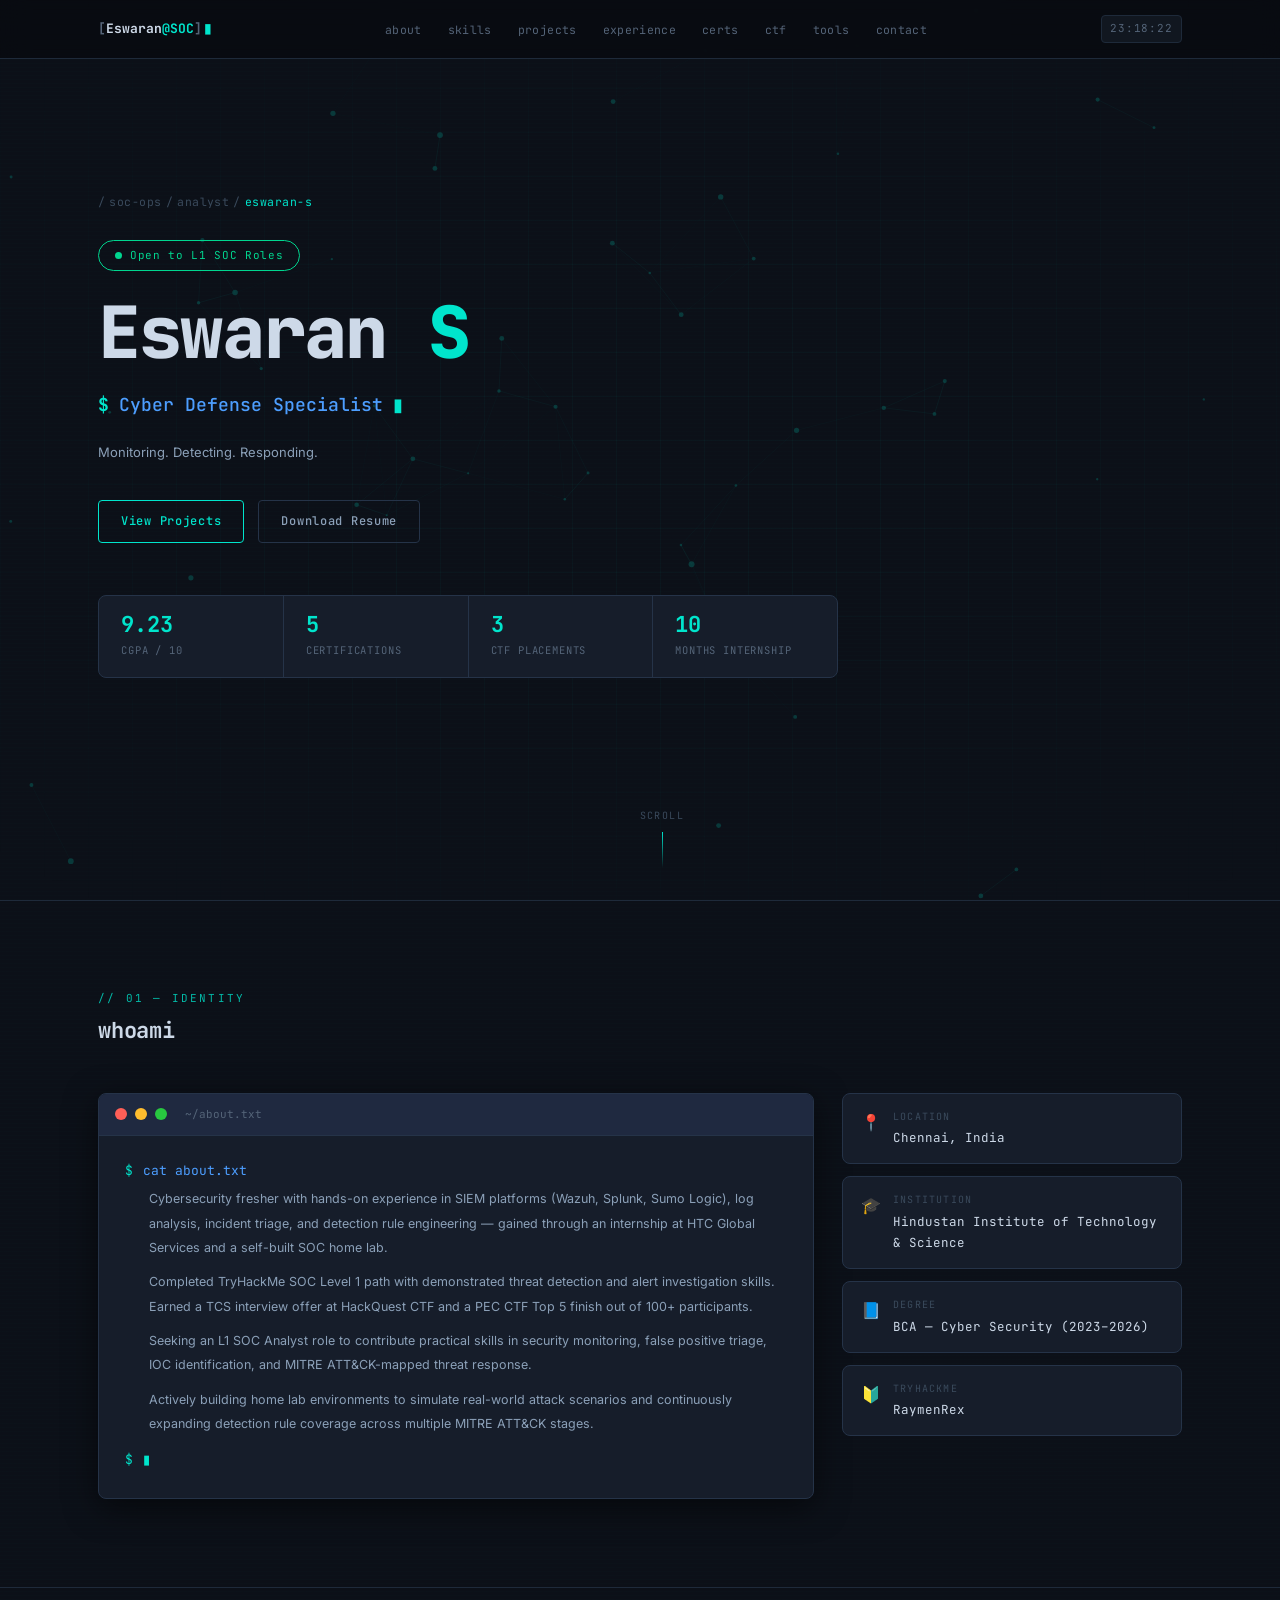
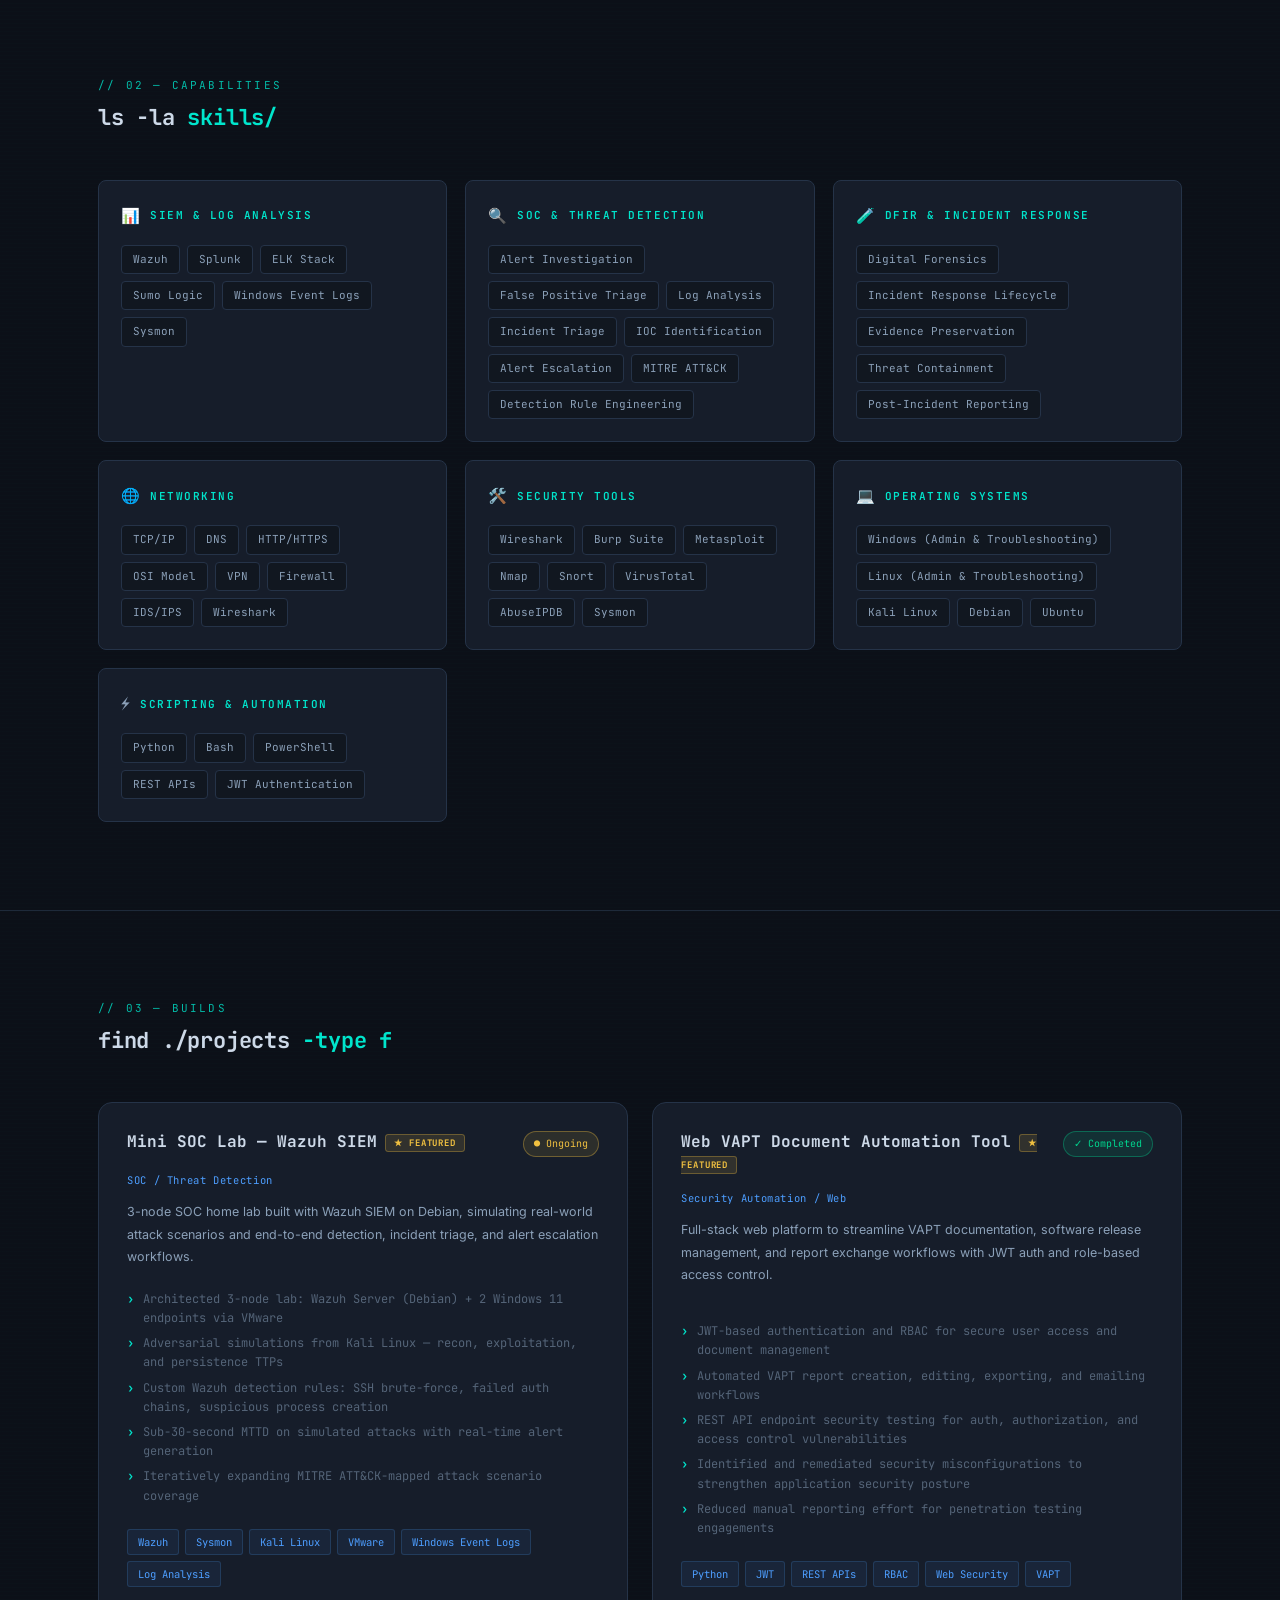
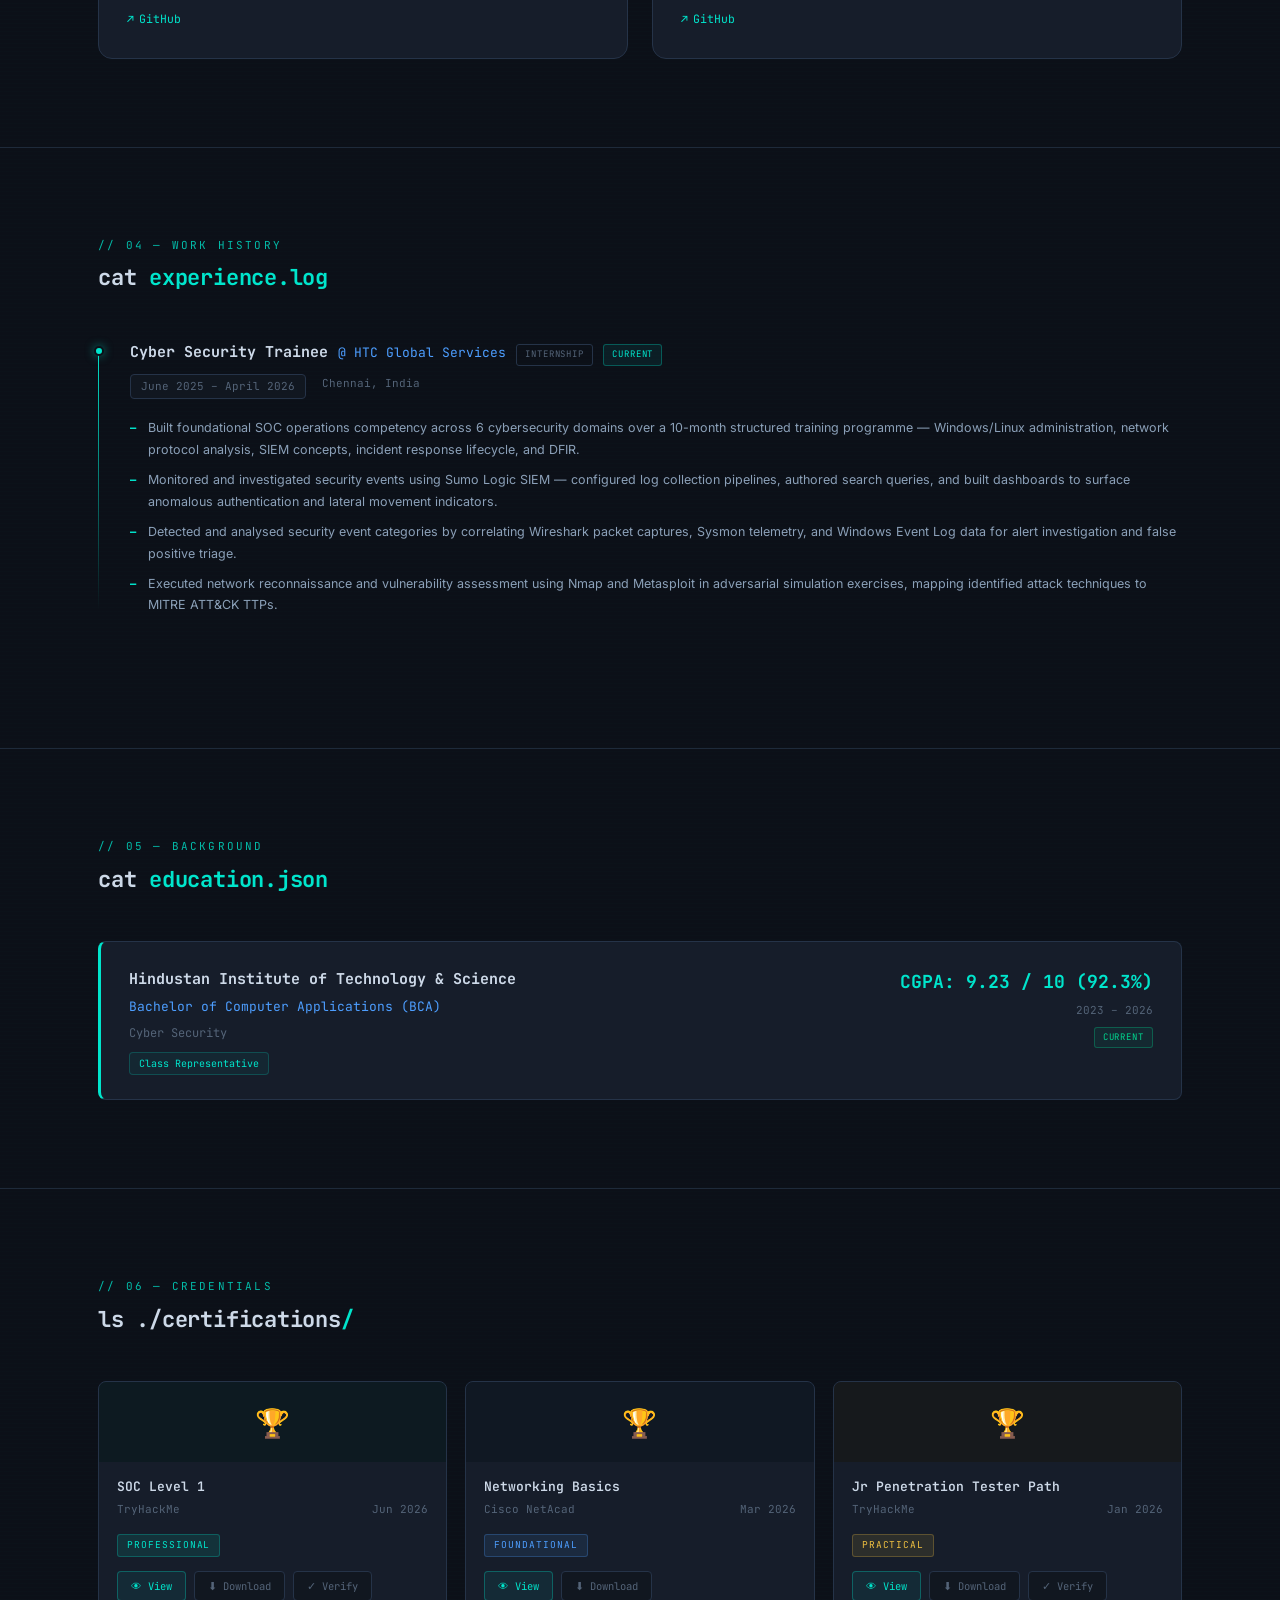
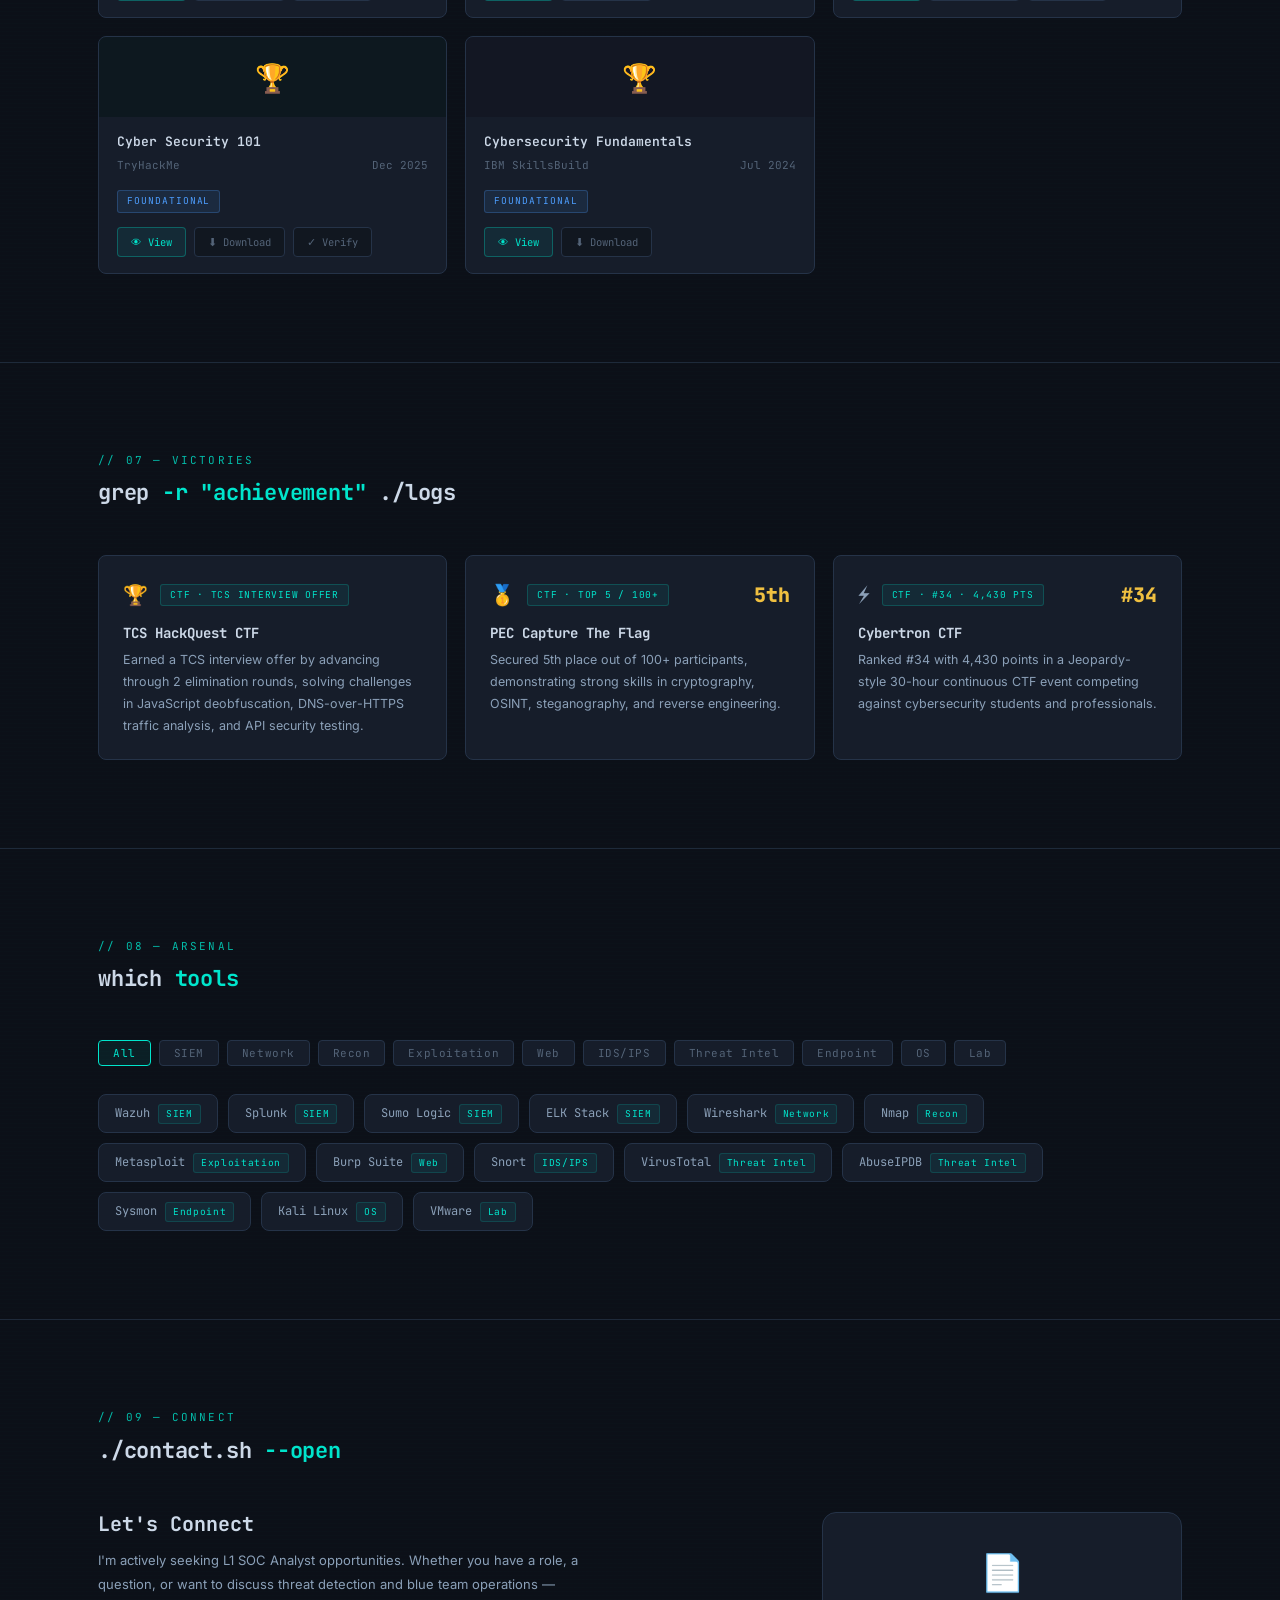
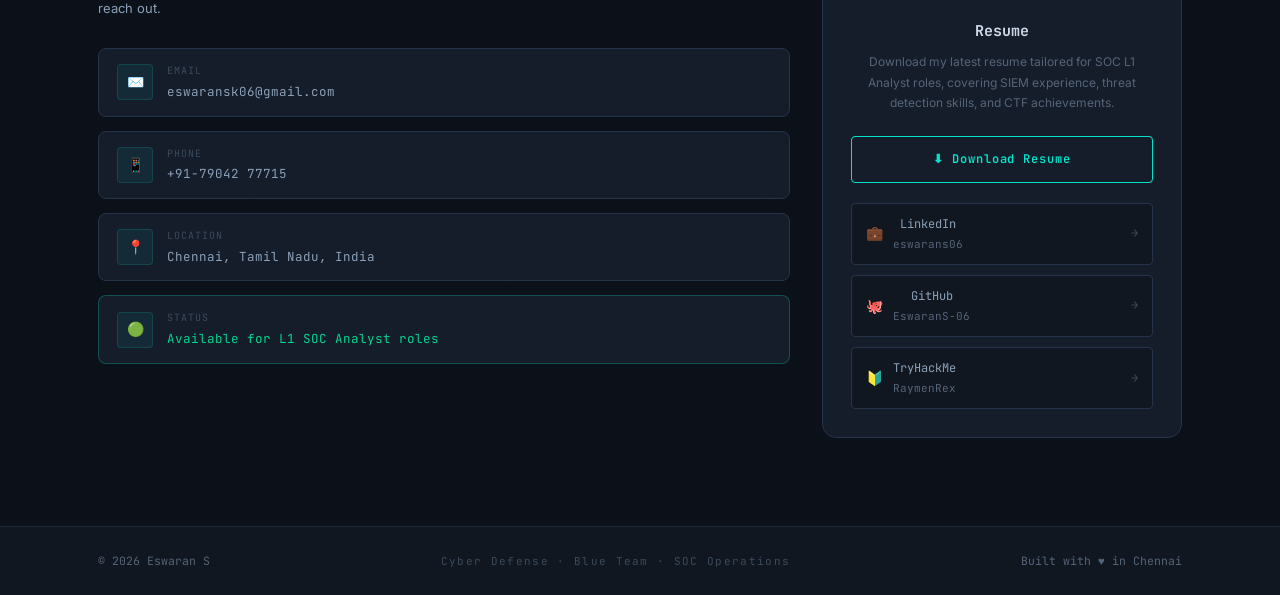
==== index.html @ 05005d31 "initial setup" ====
<!DOCTYPE html>
<html lang="en">
<head>
  <meta charset="UTF-8" />
  <meta name="viewport" content="width=device-width, initial-scale=1.0" />
  <title>Eswaran S — SOC Analyst Portfolio</title>
  <meta name="description" content="Eswaran S — Cyber Defense specialist, SOC Analyst L1, Blue Team operations, SIEM & Threat Detection professional based in Chennai, India." />
  <meta name="author" content="Eswaran S" />
  <meta property="og:title" content="Eswaran S — SOC Analyst" />
  <meta property="og:description" content="Cyber Defense · Blue Team · SIEM · Threat Detection" />
  <meta property="og:type" content="website" />

  <!-- Favicon (emoji inline SVG) -->
  <link rel="icon" href="data:image/svg+xml,<svg xmlns=%22http://www.w3.org/2000/svg%22 viewBox=%220 0 100 100%22><text y=%22.9em%22 font-size=%2290%22>🛡️</text></svg>" />

  <!-- Google Fonts -->
  <link rel="preconnect" href="https://fonts.googleapis.com" />
  <link rel="preconnect" href="https://fonts.gstatic.com" crossorigin />
  <link href="https://fonts.googleapis.com/css2?family=JetBrains+Mono:wght@300;400;500;600;700;800&family=Inter:wght@300;400;500;600;700&display=swap" rel="stylesheet" />

  <link rel="stylesheet" href="style.css" />
</head>
<body>

  <!-- ============================================================
       NAVBAR
  ============================================================ -->
  <nav id="navbar" role="navigation" aria-label="Main navigation">
    <div class="container nav-inner">
      <a href="#hero" class="nav-logo" aria-label="Eswaran S — Home">
        <span class="logo-bracket">[</span>Eswaran<span class="logo-accent">@SOC</span><span class="logo-bracket">]</span>
        <span class="nav-cursor">▮</span>
      </a>

      <ul class="nav-links" role="list">
        <li><a href="#about">about</a></li>
        <li><a href="#skills">skills</a></li>
        <li><a href="#projects">projects</a></li>
        <li><a href="#experience">experience</a></li>
        <li><a href="#certifications">certs</a></li>
        <li><a href="#achievements">ctf</a></li>
        <li><a href="#tools">tools</a></li>
        <li><a href="#contact">contact</a></li>
      </ul>

      <div class="nav-right">
        <div id="nav-clock" class="nav-clock" aria-label="Current time">00:00:00</div>
        <button class="nav-toggle" aria-label="Toggle mobile menu" aria-expanded="false">
          <span></span><span></span><span></span>
        </button>
      </div>
    </div>

    <!-- Mobile drawer -->
    <div class="mobile-menu" id="mobile-menu" aria-hidden="true">
      <ul role="list">
        <li><a href="#about">about</a></li>
        <li><a href="#skills">skills</a></li>
        <li><a href="#projects">projects</a></li>
        <li><a href="#experience">experience</a></li>
        <li><a href="#certifications">certs</a></li>
        <li><a href="#achievements">ctf</a></li>
        <li><a href="#tools">tools</a></li>
        <li><a href="#contact">contact</a></li>
      </ul>
    </div>
  </nav>

  <!-- ============================================================
       HERO
  ============================================================ -->
  <section id="hero" aria-label="Hero section">
    <!-- Animated canvas background -->
    <canvas id="hero-canvas" aria-hidden="true"></canvas>

    <!-- Grid overlay -->
    <div class="hero-grid" aria-hidden="true"></div>

    <div class="container hero-inner">
      <!-- SOC breadcrumb path -->
      <div class="hero-breadcrumb" aria-hidden="true">
        <span>/</span><span>soc-ops</span><span>/</span><span>analyst</span><span>/</span><span class="accent-text">eswaran-s</span>
      </div>

      <div class="hero-content">
        <!-- Status badge -->
        <div id="hero-status-badge" class="hero-status" role="status"></div>

        <!-- Name -->
        <h1 id="hero-name" class="hero-name"></h1>

        <!-- Typing role -->
        <div class="hero-role-wrap" aria-label="Role">
          <span class="role-prefix">$</span>
          <span id="hero-typing" class="hero-typing" aria-live="polite"></span>
          <span class="cursor-blink" aria-hidden="true">▮</span>
        </div>

        <!-- Tagline -->
        <p id="hero-tagline" class="hero-tagline"></p>

        <!-- CTA buttons -->
        <div id="hero-cta" class="hero-cta"></div>

        <!-- Metrics row (SOC dashboard style) -->
        <div id="hero-metrics" class="hero-metrics" aria-label="Key metrics"></div>
      </div>
    </div>

    <!-- Scroll indicator -->
    <div class="scroll-indicator" aria-hidden="true">
      <span>scroll</span>
      <div class="scroll-line"></div>
    </div>
  </section>

  <!-- ============================================================
       ABOUT
  ============================================================ -->
  <section id="about" aria-label="About section">
    <div class="container">
      <div class="section-header reveal">
        <span class="section-label">// 01 — identity</span>
        <h2 class="section-title">whoami</h2>
      </div>

      <div class="about-grid">
        <!-- Terminal window -->
        <div class="terminal-block reveal" role="complementary" aria-label="About terminal">
          <div class="terminal-bar" aria-hidden="true">
            <span class="dot dot-r"></span>
            <span class="dot dot-y"></span>
            <span class="dot dot-g"></span>
            <span class="terminal-filename">~/about.txt</span>
          </div>
          <div class="terminal-body" id="about-terminal"></div>
        </div>

        <!-- Quick stats panel -->
        <div class="about-stats reveal" id="about-stats" aria-label="Quick information"></div>
      </div>
    </div>
  </section>

  <!-- ============================================================
       SKILLS
  ============================================================ -->
  <section id="skills" aria-label="Skills section">
    <div class="container">
      <div class="section-header reveal">
        <span class="section-label">// 02 — capabilities</span>
        <h2 class="section-title">ls -la <span class="accent-text">skills/</span></h2>
      </div>
      <div id="skills-grid" class="skills-grid"></div>
    </div>
  </section>

  <!-- ============================================================
       PROJECTS
  ============================================================ -->
  <section id="projects" aria-label="Projects section">
    <div class="container">
      <div class="section-header reveal">
        <span class="section-label">// 03 — builds</span>
        <h2 class="section-title">find ./projects <span class="accent-text">-type f</span></h2>
      </div>
      <div id="projects-grid" class="projects-grid"></div>
    </div>
  </section>

  <!-- ============================================================
       EXPERIENCE
  ============================================================ -->
  <section id="experience" aria-label="Experience section">
    <div class="container">
      <div class="section-header reveal">
        <span class="section-label">// 04 — work history</span>
        <h2 class="section-title">cat <span class="accent-text">experience.log</span></h2>
      </div>
      <div id="experience-list" class="experience-list"></div>
    </div>
  </section>

  <!-- ============================================================
       EDUCATION
  ============================================================ -->
  <section id="education" aria-label="Education section">
    <div class="container">
      <div class="section-header reveal">
        <span class="section-label">// 05 — background</span>
        <h2 class="section-title">cat <span class="accent-text">education.json</span></h2>
      </div>
      <div id="education-list" class="education-list"></div>
    </div>
  </section>

  <!-- ============================================================
       CERTIFICATIONS
  ============================================================ -->
  <section id="certifications" aria-label="Certifications section">
    <div class="container">
      <div class="section-header reveal">
        <span class="section-label">// 06 — credentials</span>
        <h2 class="section-title">ls ./certifications<span class="accent-text">/</span></h2>
      </div>
      <div id="certs-grid" class="certs-grid"></div>
    </div>
  </section>

  <!-- ============================================================
       ACHIEVEMENTS / CTF
  ============================================================ -->
  <section id="achievements" aria-label="Achievements section">
    <div class="container">
      <div class="section-header reveal">
        <span class="section-label">// 07 — victories</span>
        <h2 class="section-title">grep <span class="accent-text">-r "achievement"</span> ./logs</h2>
      </div>
      <div id="achievements-grid" class="achievements-grid"></div>
    </div>
  </section>

  <!-- ============================================================
       TOOLS & TECHNOLOGIES
  ============================================================ -->
  <section id="tools" aria-label="Tools and technologies section">
    <div class="container">
      <div class="section-header reveal">
        <span class="section-label">// 08 — arsenal</span>
        <h2 class="section-title">which <span class="accent-text">tools</span></h2>
      </div>
      <div id="tools-container" class="tools-container"></div>
    </div>
  </section>

  <!-- ============================================================
       CONTACT
  ============================================================ -->
  <section id="contact" aria-label="Contact section">
    <div class="container">
      <div class="section-header reveal">
        <span class="section-label">// 09 — connect</span>
        <h2 class="section-title">./contact.sh <span class="accent-text">--open</span></h2>
      </div>
      <div id="contact-layout" class="contact-layout"></div>
    </div>
  </section>

  <!-- ============================================================
       FOOTER
  ============================================================ -->
  <footer id="footer" role="contentinfo">
    <div class="container footer-inner">
      <div class="footer-left">
        <span id="footer-credit"></span>
      </div>
      <div class="footer-center">
        <span id="footer-tagline"></span>
      </div>
      <div class="footer-right">
        <span id="footer-year"></span>
      </div>
    </div>
  </footer>

  <!-- ============================================================
       CERT MODAL
  ============================================================ -->
  <div id="cert-modal" class="modal" role="dialog" aria-modal="true" aria-label="Certificate viewer" hidden>
    <div class="modal-backdrop" id="modal-backdrop"></div>
    <div class="modal-box">
      <div class="modal-header">
        <h3 id="modal-cert-title">Certificate</h3>
        <button class="modal-close" id="modal-close" aria-label="Close modal">✕</button>
      </div>
      <div class="modal-body">
        <div class="modal-cert-preview" id="modal-cert-preview">
          <div class="cert-placeholder" id="cert-placeholder">
            <span class="cert-placeholder-icon">🏆</span>
            <p id="cert-placeholder-name"></p>
            <p id="cert-placeholder-issuer" class="cert-placeholder-issuer"></p>
            <p id="cert-placeholder-date" class="cert-placeholder-date"></p>
            <p class="cert-placeholder-note">Add certificate image to assets/certificates/</p>
          </div>
          <img id="modal-cert-img" src="" alt="Certificate" style="display:none;" />
        </div>
      </div>
      <div class="modal-footer" id="modal-footer"></div>
    </div>
  </div>

  <!-- Back to top -->
  <button id="back-to-top" aria-label="Back to top" title="Back to top">↑</button>

  <script src="script.js"></script>
</body>
</html>
---- style.css ----
/* ================================================================
   ESWARAN S — SOC ANALYST PORTFOLIO
   Design System: Midnight SOC Terminal
   Palette: Deep navy blacks, electric cyan-green, steel blue
   Font: JetBrains Mono (mono) + Inter (body)
================================================================ */

/* ================================================================
   1. CSS CUSTOM PROPERTIES (Design Tokens)
================================================================ */
:root {
  /* Background layers */
  --bg-void:       #080B10;  /* deepest background */
  --bg-primary:    #0C1018;  /* main page bg */
  --bg-secondary:  #111720;  /* section alt bg */
  --bg-card:       #161D2A;  /* cards, panels */
  --bg-card-hover: #1C2535;  /* card hover state */
  --bg-elevated:   #1F2940;  /* modals, dropdowns */

  /* Border system */
  --border-dim:    #1E2A3A;
  --border:        #253348;
  --border-bright: #2E4060;

  /* Accent palette */
  --accent-cyan:   #00E5CC;  /* primary — SOC screen green-cyan */
  --accent-blue:   #4D9EFF;  /* secondary — link blue */
  --accent-yellow: #F0C040;  /* warning / highlight */
  --accent-red:    #FF4D6A;  /* error / alert */
  --accent-purple: #A78BFA;  /* purple accent */

  /* Semantic status */
  --status-active:  #00D68F;
  --status-warn:    #F0C040;
  --status-alert:   #FF4D6A;

  /* Text hierarchy */
  --text-primary:   #CDD9E8;  /* headings, important */
  --text-secondary: #8BA0B8;  /* body copy */
  --text-muted:     #546478;  /* placeholders, captions */
  --text-dim:       #3A4A5C;  /* very muted */

  /* Typography */
  --font-mono: 'JetBrains Mono', 'Fira Code', monospace;
  --font-body: 'Inter', system-ui, sans-serif;

  /* Layout */
  --max-width: 1140px;
  --radius-sm: 4px;
  --radius:    8px;
  --radius-lg: 14px;

  /* Motion */
  --transition-fast: 0.15s ease;
  --transition:      0.25s ease;
  --transition-slow: 0.4s ease;

  /* Glow effects */
  --glow-cyan:   0 0 18px rgba(0, 229, 204, 0.28);
  --glow-blue:   0 0 18px rgba(77, 158, 255, 0.28);
  --glow-card:   0 8px 32px rgba(0, 0, 0, 0.55);
}

/* ================================================================
   2. RESET & BASE
================================================================ */
*, *::before, *::after {
  box-sizing: border-box;
  margin: 0;
  padding: 0;
}

html {
  scroll-behavior: smooth;
  font-size: 14px;
}

body {
  background-color: var(--bg-primary);
  color: var(--text-secondary);
  font-family: var(--font-mono);
  line-height: 1.75;
  min-height: 100vh;
  overflow-x: hidden;
  /* subtle noise texture via repeating gradient */
  background-image:
    repeating-linear-gradient(
      0deg,
      transparent,
      transparent 3px,
      rgba(0, 229, 204, 0.008) 3px,
      rgba(0, 229, 204, 0.008) 4px
    );
}

/* Reduce motion */
@media (prefers-reduced-motion: reduce) {
  *, *::before, *::after {
    animation-duration: 0.01ms !important;
    transition-duration: 0.01ms !important;
  }
}

/* Scrollbar */
::-webkit-scrollbar { width: 5px; }
::-webkit-scrollbar-track { background: var(--bg-void); }
::-webkit-scrollbar-thumb { background: var(--border); border-radius: 3px; }
::-webkit-scrollbar-thumb:hover { background: var(--accent-cyan); }

/* Selection */
::selection { background: rgba(0, 229, 204, 0.2); color: var(--text-primary); }

/* Focus */
:focus-visible {
  outline: 2px solid var(--accent-cyan);
  outline-offset: 3px;
  border-radius: var(--radius-sm);
}

/* Typography defaults */
a {
  color: var(--accent-cyan);
  text-decoration: none;
  transition: color var(--transition-fast), opacity var(--transition-fast);
}
a:hover { color: var(--accent-blue); text-decoration: underline; }

h1, h2, h3, h4 {
  font-family: var(--font-mono);
  color: var(--text-primary);
  line-height: 1.2;
}

/* ================================================================
   3. LAYOUT HELPERS
================================================================ */
.container {
  max-width: var(--max-width);
  margin: 0 auto;
  padding: 0 28px;
}

section {
  padding: 88px 0;
  position: relative;
}

section + section {
  border-top: 1px solid var(--border-dim);
}

/* ================================================================
   4. SECTION HEADERS
================================================================ */
.section-header {
  margin-bottom: 48px;
}

.section-label {
  display: block;
  font-size: 11px;
  letter-spacing: 0.2em;
  text-transform: uppercase;
  color: var(--accent-cyan);
  margin-bottom: 10px;
  opacity: 0.8;
}

.section-title {
  font-size: 22px;
  font-weight: 700;
  color: var(--text-primary);
  letter-spacing: -0.01em;
}

.section-title .accent-text {
  color: var(--accent-cyan);
}

/* ================================================================
   5. NAVBAR
================================================================ */
#navbar {
  position: fixed;
  top: 0;
  left: 0;
  right: 0;
  z-index: 1000;
  background: rgba(8, 11, 16, 0.88);
  backdrop-filter: blur(14px);
  -webkit-backdrop-filter: blur(14px);
  border-bottom: 1px solid var(--border-dim);
  transition: border-color var(--transition), background var(--transition);
}

#navbar.scrolled {
  border-bottom-color: var(--border);
  box-shadow: 0 4px 24px rgba(0, 0, 0, 0.5);
}

.nav-inner {
  display: flex;
  align-items: center;
  justify-content: space-between;
  height: 58px;
  gap: 24px;
}

/* Logo */
.nav-logo {
  font-family: var(--font-mono);
  font-size: 13px;
  font-weight: 700;
  color: var(--text-primary);
  text-decoration: none;
  display: flex;
  align-items: center;
  gap: 0;
  flex-shrink: 0;
}
.nav-logo:hover { color: var(--text-primary); text-decoration: none; }
.logo-bracket { color: var(--text-muted); }
.logo-accent  { color: var(--accent-cyan); }
.nav-cursor {
  color: var(--accent-cyan);
  animation: blink-cursor 1.1s step-end infinite;
  margin-left: 2px;
}

/* Nav links */
.nav-links {
  display: flex;
  list-style: none;
  gap: 4px;
  flex: 1;
  justify-content: center;
}
.nav-links a {
  font-size: 11.5px;
  color: var(--text-muted);
  text-decoration: none;
  padding: 5px 11px;
  border-radius: var(--radius-sm);
  transition: color var(--transition-fast), background var(--transition-fast);
  letter-spacing: 0.03em;
}
.nav-links a:hover,
.nav-links a.active {
  color: var(--accent-cyan);
  background: rgba(0, 229, 204, 0.07);
  text-decoration: none;
}

/* Nav right */
.nav-right {
  display: flex;
  align-items: center;
  gap: 14px;
  flex-shrink: 0;
}

/* Live clock */
.nav-clock {
  font-family: var(--font-mono);
  font-size: 11px;
  color: var(--text-muted);
  letter-spacing: 0.08em;
  padding: 3px 8px;
  border: 1px solid var(--border-dim);
  border-radius: var(--radius-sm);
  background: var(--bg-secondary);
}

/* Hamburger */
.nav-toggle {
  display: none;
  flex-direction: column;
  gap: 5px;
  background: none;
  border: none;
  cursor: pointer;
  padding: 6px;
}
.nav-toggle span {
  display: block;
  width: 22px;
  height: 2px;
  background: var(--text-secondary);
  border-radius: 2px;
  transition: all 0.3s;
}
.nav-toggle.open span:nth-child(1) { transform: translateY(7px) rotate(45deg); }
.nav-toggle.open span:nth-child(2) { opacity: 0; }
.nav-toggle.open span:nth-child(3) { transform: translateY(-7px) rotate(-45deg); }

/* Mobile menu */
.mobile-menu {
  display: none;
  background: var(--bg-secondary);
  border-top: 1px solid var(--border-dim);
  padding: 16px 0;
}
.mobile-menu.open { display: block; }
.mobile-menu ul { list-style: none; }
.mobile-menu a {
  display: block;
  padding: 10px 28px;
  font-size: 12px;
  color: var(--text-secondary);
  transition: color var(--transition-fast), background var(--transition-fast);
}
.mobile-menu a:hover {
  color: var(--accent-cyan);
  background: rgba(0, 229, 204, 0.06);
  text-decoration: none;
}

/* ================================================================
   6. HERO
================================================================ */
#hero {
  min-height: 100vh;
  display: flex;
  align-items: center;
  padding-top: 58px;
  position: relative;
  overflow: hidden;
}

/* Canvas background */
#hero-canvas {
  position: absolute;
  inset: 0;
  width: 100%;
  height: 100%;
  pointer-events: none;
  opacity: 0.35;
}

/* Grid overlay */
.hero-grid {
  position: absolute;
  inset: 0;
  background-image:
    linear-gradient(rgba(0, 229, 204, 0.03) 1px, transparent 1px),
    linear-gradient(90deg, rgba(0, 229, 204, 0.03) 1px, transparent 1px);
  background-size: 44px 44px;
  mask-image: radial-gradient(ellipse 75% 65% at 50% 50%, black 30%, transparent 100%);
  pointer-events: none;
}

.hero-inner {
  position: relative;
  z-index: 1;
  width: 100%;
}

.hero-content {
  max-width: 740px;
}

/* Breadcrumb path */
.hero-breadcrumb {
  display: flex;
  align-items: center;
  gap: 4px;
  font-size: 11.5px;
  color: var(--text-dim);
  margin-bottom: 28px;
  letter-spacing: 0.04em;
}
.hero-breadcrumb .accent-text { color: var(--accent-cyan); }

/* Status badge */
.hero-status {
  display: inline-flex;
  align-items: center;
  gap: 8px;
  border: 1px solid var(--status-active);
  border-radius: 24px;
  padding: 5px 16px;
  font-size: 11px;
  color: var(--status-active);
  margin-bottom: 24px;
  letter-spacing: 0.06em;
}
.hero-status::before {
  content: '';
  width: 7px;
  height: 7px;
  background: var(--status-active);
  border-radius: 50%;
  animation: status-pulse 2s ease-in-out infinite;
}

/* Name */
.hero-name {
  font-size: clamp(38px, 6.5vw, 72px);
  font-weight: 800;
  line-height: 1.05;
  letter-spacing: -0.025em;
  color: var(--text-primary);
  margin-bottom: 18px;
}
.hero-name .name-accent { color: var(--accent-cyan); }

/* Typing line */
.hero-role-wrap {
  display: flex;
  align-items: center;
  gap: 10px;
  font-size: clamp(14px, 2vw, 18px);
  color: var(--accent-blue);
  font-weight: 500;
  margin-bottom: 20px;
  min-height: 30px;
}
.role-prefix {
  color: var(--accent-cyan);
  font-weight: 700;
}
.hero-typing { color: var(--accent-blue); }

/* Cursor blink */
.cursor-blink {
  color: var(--accent-cyan);
  animation: blink-cursor 1.1s step-end infinite;
}

/* Tagline */
.hero-tagline {
  font-size: 13px;
  color: var(--text-secondary);
  line-height: 1.85;
  margin-bottom: 36px;
  max-width: 560px;
  font-family: var(--font-body);
}

/* CTA buttons */
.hero-cta {
  display: flex;
  gap: 14px;
  flex-wrap: wrap;
  margin-bottom: 52px;
}

/* Metrics row */
.hero-metrics {
  display: flex;
  gap: 0;
  border: 1px solid var(--border);
  border-radius: var(--radius);
  overflow: hidden;
  background: var(--bg-card);
  flex-wrap: wrap;
}

.metric-block {
  flex: 1;
  min-width: 120px;
  padding: 18px 22px;
  border-right: 1px solid var(--border);
  transition: background var(--transition-fast);
}
.metric-block:last-child { border-right: none; }
.metric-block:hover { background: var(--bg-card-hover); }

.metric-value {
  font-size: 22px;
  font-weight: 700;
  color: var(--accent-cyan);
  line-height: 1;
  margin-bottom: 5px;
  display: flex;
  align-items: baseline;
  gap: 2px;
}
.metric-label {
  font-size: 10.5px;
  color: var(--text-muted);
  letter-spacing: 0.08em;
  text-transform: uppercase;
}

/* Scroll indicator */
.scroll-indicator {
  position: absolute;
  bottom: 32px;
  left: 50%;
  transform: translateX(-50%);
  display: flex;
  flex-direction: column;
  align-items: center;
  gap: 8px;
  font-size: 10px;
  color: var(--text-dim);
  letter-spacing: 0.14em;
  text-transform: uppercase;
  animation: fadeInUp 1s ease 1.5s both;
}
.scroll-line {
  width: 1px;
  height: 36px;
  background: linear-gradient(to bottom, var(--accent-cyan), transparent);
  animation: scroll-pulse 2s ease-in-out infinite;
}

/* ================================================================
   7. BUTTONS
================================================================ */
.btn {
  display: inline-flex;
  align-items: center;
  gap: 8px;
  font-family: var(--font-mono);
  font-size: 12px;
  font-weight: 500;
  padding: 10px 22px;
  border-radius: var(--radius-sm);
  cursor: pointer;
  transition: all var(--transition);
  letter-spacing: 0.06em;
  text-decoration: none;
  white-space: nowrap;
  border: none;
}

.btn-primary {
  background: transparent;
  border: 1px solid var(--accent-cyan);
  color: var(--accent-cyan);
}
.btn-primary:hover {
  background: var(--accent-cyan);
  color: var(--bg-void);
  text-decoration: none;
  transform: translateY(-2px);
  box-shadow: var(--glow-cyan);
}

.btn-secondary {
  background: transparent;
  border: 1px solid var(--border);
  color: var(--text-secondary);
}
.btn-secondary:hover {
  border-color: var(--accent-blue);
  color: var(--accent-blue);
  text-decoration: none;
  transform: translateY(-2px);
  box-shadow: var(--glow-blue);
}

.btn-ghost {
  background: transparent;
  border: 1px solid transparent;
  color: var(--accent-cyan);
  padding: 6px 14px;
}
.btn-ghost:hover {
  border-color: var(--accent-cyan);
  text-decoration: none;
}

/* ================================================================
   8. TERMINAL BLOCK (About)
================================================================ */
.about-grid {
  display: grid;
  grid-template-columns: 1fr 340px;
  gap: 28px;
  align-items: start;
}

.terminal-block {
  background: var(--bg-card);
  border: 1px solid var(--border);
  border-radius: var(--radius);
  overflow: hidden;
  box-shadow: var(--glow-card);
}

.terminal-bar {
  display: flex;
  align-items: center;
  gap: 8px;
  padding: 11px 16px;
  background: var(--bg-elevated);
  border-bottom: 1px solid var(--border);
}
.dot { width: 12px; height: 12px; border-radius: 50%; flex-shrink: 0; }
.dot-r { background: #FF5F57; }
.dot-y { background: #FFBD2E; }
.dot-g { background: #28C840; }
.terminal-filename {
  font-size: 11px;
  color: var(--text-muted);
  margin-left: 10px;
}

.terminal-body {
  padding: 22px 26px;
  font-size: 13px;
  line-height: 1.95;
}

.t-line { display: flex; gap: 10px; align-items: flex-start; margin-bottom: 4px; }
.t-prompt { color: var(--accent-cyan); flex-shrink: 0; user-select: none; }
.t-cmd    { color: var(--accent-blue); }
.t-out    { color: var(--text-secondary); padding-left: 24px; margin-bottom: 10px; font-family: var(--font-body); font-size: 12.5px; }

/* About stats panel */
.about-stats {
  display: flex;
  flex-direction: column;
  gap: 12px;
}

.stat-card {
  background: var(--bg-card);
  border: 1px solid var(--border);
  border-radius: var(--radius);
  padding: 14px 18px;
  display: flex;
  align-items: flex-start;
  gap: 12px;
  transition: border-color var(--transition-fast), transform var(--transition-fast);
}
.stat-card:hover { border-color: var(--border-bright); transform: translateX(4px); }
.stat-icon { font-size: 16px; flex-shrink: 0; margin-top: 1px; }
.stat-body {}
.stat-label {
  font-size: 10px;
  letter-spacing: 0.12em;
  text-transform: uppercase;
  color: var(--text-dim);
  margin-bottom: 2px;
}
.stat-value {
  font-size: 12.5px;
  color: var(--text-primary);
}

/* ================================================================
   9. SKILLS
================================================================ */
.skills-grid {
  display: grid;
  grid-template-columns: repeat(auto-fill, minmax(300px, 1fr));
  gap: 18px;
}

.skill-card {
  background: var(--bg-card);
  border: 1px solid var(--border);
  border-radius: var(--radius);
  padding: 22px;
  transition: border-color var(--transition), transform var(--transition), box-shadow var(--transition);
  position: relative;
  overflow: hidden;
}
.skill-card::before {
  content: '';
  position: absolute;
  top: 0;
  left: 0;
  width: 3px;
  height: 100%;
  background: var(--accent-cyan);
  opacity: 0;
  transition: opacity var(--transition);
}
.skill-card:hover {
  border-color: var(--border-bright);
  transform: translateY(-3px);
  box-shadow: var(--glow-card);
}
.skill-card:hover::before { opacity: 1; }

.skill-header {
  display: flex;
  align-items: center;
  gap: 10px;
  margin-bottom: 16px;
}
.skill-icon { font-size: 15px; }
.skill-cat-name {
  font-size: 11px;
  letter-spacing: 0.14em;
  text-transform: uppercase;
  color: var(--accent-cyan);
  font-weight: 600;
}

.tags-wrap {
  display: flex;
  flex-wrap: wrap;
  gap: 7px;
}

.tag {
  font-size: 11px;
  padding: 4px 11px;
  border: 1px solid var(--border);
  border-radius: var(--radius-sm);
  color: var(--text-secondary);
  background: var(--bg-secondary);
  transition: all var(--transition-fast);
  cursor: default;
}
.tag:hover {
  border-color: var(--accent-cyan);
  color: var(--accent-cyan);
  background: rgba(0, 229, 204, 0.05);
}
.tag.tool-tag {
  border-color: rgba(77, 158, 255, 0.25);
  color: var(--accent-blue);
  background: rgba(77, 158, 255, 0.05);
}
.tag.tool-tag:hover {
  background: rgba(77, 158, 255, 0.1);
  border-color: var(--accent-blue);
}

/* ================================================================
   10. PROJECTS
================================================================ */
.projects-grid {
  display: grid;
  grid-template-columns: repeat(auto-fit, minmax(340px, 1fr));
  gap: 24px;
}

.project-card {
  background: var(--bg-card);
  border: 1px solid var(--border);
  border-radius: var(--radius-lg);
  padding: 28px;
  transition: all 0.3s ease;
  position: relative;
  overflow: hidden;
  display: flex;
  flex-direction: column;
}

.project-card::after {
  content: '';
  position: absolute;
  top: 0;
  left: 0;
  right: 0;
  height: 2px;
  background: linear-gradient(90deg, var(--accent-cyan), var(--accent-blue));
  transform: scaleX(0);
  transform-origin: left;
  transition: transform 0.35s ease;
}
.project-card:hover {
  border-color: rgba(0, 229, 204, 0.4);
  transform: translateY(-5px);
  box-shadow: 0 16px 48px rgba(0,0,0,0.5), var(--glow-cyan);
}
.project-card:hover::after { transform: scaleX(1); }

.project-top {
  display: flex;
  justify-content: space-between;
  align-items: flex-start;
  margin-bottom: 14px;
  gap: 10px;
}
.project-title {
  font-size: 16px;
  font-weight: 700;
  color: var(--text-primary);
  line-height: 1.35;
}
.project-title .featured-badge {
  font-size: 9px;
  padding: 2px 8px;
  background: rgba(240, 192, 64, 0.12);
  border: 1px solid rgba(240, 192, 64, 0.3);
  border-radius: 3px;
  color: var(--accent-yellow);
  vertical-align: middle;
  margin-left: 8px;
  letter-spacing: 0.1em;
  text-transform: uppercase;
}

.status-pill {
  font-size: 10px;
  padding: 3px 10px;
  border-radius: 20px;
  white-space: nowrap;
  flex-shrink: 0;
}
.status-ongoing  { background: rgba(240,192,64,0.1); border: 1px solid rgba(240,192,64,0.35); color: var(--accent-yellow); }
.status-completed{ background: rgba(0,214,143,0.1); border: 1px solid rgba(0,214,143,0.35); color: var(--status-active); }

.project-category {
  font-size: 10.5px;
  color: var(--accent-blue);
  margin-bottom: 12px;
  letter-spacing: 0.06em;
}

.project-desc {
  font-size: 12.5px;
  color: var(--text-secondary);
  line-height: 1.8;
  margin-bottom: 18px;
  font-family: var(--font-body);
  flex: 1;
}

.project-features {
  list-style: none;
  margin-bottom: 20px;
}
.project-features li {
  font-size: 12px;
  color: var(--text-muted);
  padding: 3px 0 3px 16px;
  position: relative;
  line-height: 1.6;
}
.project-features li::before {
  content: '›';
  position: absolute;
  left: 0;
  color: var(--accent-cyan);
  font-weight: 700;
}

.project-stack {
  display: flex;
  flex-wrap: wrap;
  gap: 6px;
  margin-bottom: 22px;
}
.stack-chip {
  font-size: 10.5px;
  padding: 3px 10px;
  background: rgba(77, 158, 255, 0.07);
  border: 1px solid rgba(77, 158, 255, 0.18);
  border-radius: 3px;
  color: var(--accent-blue);
}

.project-links {
  display: flex;
  gap: 12px;
  margin-top: auto;
}
.project-link {
  font-size: 11.5px;
  color: var(--accent-cyan);
  text-decoration: none;
  display: flex;
  align-items: center;
  gap: 5px;
  transition: color var(--transition-fast), gap var(--transition-fast);
}
.project-link:hover {
  color: var(--accent-blue);
  gap: 8px;
  text-decoration: none;
}
.project-link::before { content: '↗'; }

/* ================================================================
   11. EXPERIENCE (Timeline)
================================================================ */
.experience-list {
  position: relative;
  padding-left: 28px;
}
.experience-list::before {
  content: '';
  position: absolute;
  left: 0;
  top: 10px;
  bottom: 10px;
  width: 1px;
  background: linear-gradient(180deg, var(--accent-cyan), transparent);
}

.exp-item {
  position: relative;
  margin-bottom: 40px;
  padding-left: 4px;
}
.exp-item::before {
  content: '';
  position: absolute;
  left: -32px;
  top: 7px;
  width: 10px;
  height: 10px;
  border-radius: 50%;
  background: var(--accent-cyan);
  border: 2px solid var(--bg-primary);
  box-shadow: 0 0 10px rgba(0, 229, 204, 0.5);
}
.exp-item.current::before {
  animation: status-pulse 2s ease-in-out infinite;
}

.exp-header {
  display: flex;
  align-items: baseline;
  flex-wrap: wrap;
  gap: 10px;
  margin-bottom: 8px;
}
.exp-role {
  font-size: 15px;
  font-weight: 700;
  color: var(--text-primary);
}
.exp-company {
  font-size: 13px;
  color: var(--accent-blue);
}
.exp-type-badge {
  font-size: 9px;
  padding: 2px 8px;
  border: 1px solid var(--border);
  border-radius: 3px;
  color: var(--text-muted);
  text-transform: uppercase;
  letter-spacing: 0.1em;
}
.exp-current-badge {
  font-size: 9px;
  padding: 2px 8px;
  border: 1px solid rgba(0, 229, 204, 0.3);
  border-radius: 3px;
  color: var(--accent-cyan);
  background: rgba(0, 229, 204, 0.07);
  text-transform: uppercase;
  letter-spacing: 0.1em;
}
.exp-meta {
  display: flex;
  gap: 16px;
  font-size: 11px;
  color: var(--text-muted);
  margin-bottom: 14px;
  flex-wrap: wrap;
}
.exp-dur {
  padding: 2px 10px;
  background: var(--bg-secondary);
  border: 1px solid var(--border);
  border-radius: var(--radius-sm);
}

.exp-highlights { list-style: none; }
.exp-highlights li {
  font-size: 12.5px;
  color: var(--text-secondary);
  padding: 4px 0 4px 18px;
  position: relative;
  line-height: 1.75;
  font-family: var(--font-body);
}
.exp-highlights li::before {
  content: '–';
  position: absolute;
  left: 0;
  color: var(--accent-cyan);
  font-weight: 700;
}

/* ================================================================
   12. EDUCATION
================================================================ */
.education-list {
  display: flex;
  flex-direction: column;
  gap: 18px;
}

.edu-card {
  background: var(--bg-card);
  border: 1px solid var(--border);
  border-radius: var(--radius);
  padding: 24px 28px;
  display: flex;
  justify-content: space-between;
  align-items: flex-start;
  gap: 20px;
  transition: border-color var(--transition);
  flex-wrap: wrap;
}
.edu-card:hover { border-color: var(--border-bright); }

.edu-card.current { border-left: 3px solid var(--accent-cyan); }

.edu-left {}
.edu-institution { font-size: 15px; font-weight: 700; color: var(--text-primary); margin-bottom: 4px; }
.edu-degree { font-size: 13px; color: var(--accent-blue); margin-bottom: 4px; }
.edu-spec { font-size: 12px; color: var(--text-muted); margin-bottom: 8px; }
.edu-extras { display: flex; flex-wrap: wrap; gap: 7px; }
.edu-extra-badge {
  font-size: 10px;
  padding: 2px 9px;
  border: 1px solid rgba(0, 229, 204, 0.2);
  border-radius: var(--radius-sm);
  color: var(--accent-cyan);
  background: rgba(0, 229, 204, 0.05);
}

.edu-right { text-align: right; flex-shrink: 0; }
.edu-score { font-size: 18px; font-weight: 700; color: var(--accent-cyan); margin-bottom: 4px; }
.edu-duration { font-size: 11px; color: var(--text-muted); }
.edu-status {
  display: inline-block;
  font-size: 9px;
  padding: 2px 8px;
  border: 1px solid rgba(0, 214, 143, 0.3);
  border-radius: 3px;
  color: var(--status-active);
  background: rgba(0, 214, 143, 0.07);
  text-transform: uppercase;
  letter-spacing: 0.1em;
  margin-top: 6px;
}

/* ================================================================
   13. CERTIFICATIONS
================================================================ */
.certs-grid {
  display: grid;
  grid-template-columns: repeat(auto-fill, minmax(300px, 1fr));
  gap: 18px;
}

.cert-card {
  background: var(--bg-card);
  border: 1px solid var(--border);
  border-radius: var(--radius);
  overflow: hidden;
  transition: all var(--transition);
  cursor: pointer;
  position: relative;
}
.cert-card:hover {
  border-color: var(--border-bright);
  transform: translateY(-3px);
  box-shadow: var(--glow-card);
}

.cert-card-top {
  height: 80px;
  display: flex;
  align-items: center;
  justify-content: center;
  font-size: 28px;
  position: relative;
  overflow: hidden;
}
.cert-card-top-img {
  width: 100%;
  height: 100%;
  object-fit: cover;
  position: absolute;
  inset: 0;
}
.cert-card-top-overlay {
  position: absolute;
  inset: 0;
  display: flex;
  align-items: center;
  justify-content: center;
  background: rgba(8,11,16,0.55);
}

.cert-card-body { padding: 16px 18px; }
.cert-name {
  font-size: 13px;
  font-weight: 600;
  color: var(--text-primary);
  margin-bottom: 4px;
  line-height: 1.4;
}
.cert-issuer-date {
  display: flex;
  justify-content: space-between;
  font-size: 11px;
  color: var(--text-muted);
  margin-bottom: 12px;
}
.cert-type-badge {
  display: inline-block;
  font-size: 9.5px;
  padding: 2px 9px;
  border-radius: 3px;
  text-transform: uppercase;
  letter-spacing: 0.1em;
  margin-bottom: 14px;
}
.cert-type-badge.professional { background:rgba(0,229,204,0.1); border:1px solid rgba(0,229,204,0.25); color:var(--accent-cyan); }
.cert-type-badge.foundational { background:rgba(77,158,255,0.1); border:1px solid rgba(77,158,255,0.25); color:var(--accent-blue); }
.cert-type-badge.practical    { background:rgba(240,192,64,0.1); border:1px solid rgba(240,192,64,0.25); color:var(--accent-yellow); }

.cert-actions { display: flex; gap: 8px; flex-wrap: wrap; }
.cert-btn {
  font-family: var(--font-mono);
  font-size: 10.5px;
  padding: 5px 13px;
  border-radius: var(--radius-sm);
  cursor: pointer;
  transition: all var(--transition-fast);
  text-decoration: none;
  display: inline-flex;
  align-items: center;
  gap: 5px;
  border: 1px solid var(--border);
  color: var(--text-muted);
  background: var(--bg-secondary);
}
.cert-btn:hover { border-color: var(--accent-cyan); color: var(--accent-cyan); text-decoration: none; background: rgba(0,229,204,0.05); }
.cert-btn.view-btn { border-color: rgba(0,229,204,0.3); color: var(--accent-cyan); background: rgba(0,229,204,0.07); }
.cert-btn.view-btn:hover { background: rgba(0,229,204,0.14); }

/* ================================================================
   14. ACHIEVEMENTS / CTF
================================================================ */
.achievements-grid {
  display: grid;
  grid-template-columns: repeat(auto-fit, minmax(300px, 1fr));
  gap: 18px;
}

.achieve-card {
  background: var(--bg-card);
  border: 1px solid var(--border);
  border-radius: var(--radius);
  padding: 22px 24px;
  transition: all var(--transition);
  position: relative;
  overflow: hidden;
}
.achieve-card::before {
  content: '';
  position: absolute;
  bottom: 0;
  left: 0;
  right: 0;
  height: 2px;
  background: linear-gradient(90deg, var(--accent-cyan), var(--accent-blue));
  transform: scaleX(0);
  transform-origin: left;
  transition: transform 0.35s ease;
}
.achieve-card:hover {
  border-color: rgba(0,229,204,0.35);
  transform: translateY(-4px);
  box-shadow: var(--glow-card);
}
.achieve-card:hover::before { transform: scaleX(1); }

.achieve-top { display: flex; align-items: center; gap: 12px; margin-bottom: 12px; }
.achieve-icon { font-size: 20px; }
.achieve-tag {
  font-size: 9.5px;
  padding: 2px 9px;
  background: rgba(0,229,204,0.07);
  border: 1px solid rgba(0,229,204,0.2);
  border-radius: 3px;
  color: var(--accent-cyan);
  letter-spacing: 0.08em;
  text-transform: uppercase;
}
.achieve-rank {
  font-size: 20px;
  font-weight: 800;
  color: var(--accent-yellow);
  margin-left: auto;
}
.achieve-title {
  font-size: 14px;
  font-weight: 700;
  color: var(--text-primary);
  margin-bottom: 8px;
}
.achieve-detail {
  font-size: 12.5px;
  color: var(--text-secondary);
  line-height: 1.75;
  font-family: var(--font-body);
}

/* ================================================================
   15. TOOLS & TECHNOLOGIES
================================================================ */
.tools-container {}

.tools-categories {
  display: flex;
  flex-wrap: wrap;
  gap: 8px;
  margin-bottom: 28px;
}
.tool-category-btn {
  font-family: var(--font-mono);
  font-size: 11px;
  padding: 5px 14px;
  border-radius: var(--radius-sm);
  border: 1px solid var(--border);
  background: var(--bg-card);
  color: var(--text-muted);
  cursor: pointer;
  transition: all var(--transition-fast);
  letter-spacing: 0.05em;
}
.tool-category-btn:hover,
.tool-category-btn.active {
  border-color: var(--accent-cyan);
  color: var(--accent-cyan);
  background: rgba(0,229,204,0.07);
}

.tools-cloud {
  display: flex;
  flex-wrap: wrap;
  gap: 10px;
}

.tool-pill {
  display: flex;
  align-items: center;
  gap: 8px;
  font-size: 12px;
  padding: 8px 16px;
  background: var(--bg-card);
  border: 1px solid var(--border);
  border-radius: var(--radius);
  color: var(--text-secondary);
  transition: all var(--transition-fast);
  cursor: default;
}
.tool-pill:hover {
  border-color: var(--border-bright);
  color: var(--text-primary);
  transform: translateY(-2px);
}
.tool-cat-label {
  font-size: 9.5px;
  padding: 1px 7px;
  border-radius: 3px;
  background: rgba(0,229,204,0.07);
  border: 1px solid rgba(0,229,204,0.15);
  color: var(--accent-cyan);
  letter-spacing: 0.07em;
}
.tool-pill.hidden { display: none; }

/* ================================================================
   16. CONTACT
================================================================ */
.contact-layout {
  display: grid;
  grid-template-columns: 1fr 360px;
  gap: 32px;
  align-items: start;
}

.contact-info {}
.contact-headline {
  font-size: 20px;
  font-weight: 700;
  color: var(--text-primary);
  margin-bottom: 12px;
}
.contact-intro {
  font-size: 13px;
  color: var(--text-secondary);
  line-height: 1.85;
  margin-bottom: 28px;
  font-family: var(--font-body);
  max-width: 480px;
}

.contact-items { display: flex; flex-direction: column; gap: 14px; }

.contact-item {
  display: flex;
  align-items: center;
  gap: 14px;
  padding: 13px 18px;
  background: var(--bg-card);
  border: 1px solid var(--border);
  border-radius: var(--radius);
  transition: border-color var(--transition-fast), transform var(--transition-fast);
  text-decoration: none;
}
.contact-item:hover {
  border-color: var(--accent-cyan);
  transform: translateX(5px);
  text-decoration: none;
}
.contact-item-icon {
  width: 36px;
  height: 36px;
  border-radius: var(--radius-sm);
  background: rgba(0,229,204,0.07);
  border: 1px solid rgba(0,229,204,0.15);
  display: flex;
  align-items: center;
  justify-content: center;
  font-size: 14px;
  flex-shrink: 0;
}
.contact-item-label {
  font-size: 10px;
  letter-spacing: 0.1em;
  text-transform: uppercase;
  color: var(--text-dim);
  margin-bottom: 1px;
}
.contact-item-value {
  font-size: 12.5px;
  color: var(--text-secondary);
}

/* Resume card */
.contact-resume-panel {}
.resume-card {
  background: var(--bg-card);
  border: 1px solid var(--border);
  border-radius: var(--radius-lg);
  padding: 28px;
  text-align: center;
}
.resume-icon {
  font-size: 36px;
  margin-bottom: 14px;
}
.resume-title {
  font-size: 15px;
  font-weight: 700;
  color: var(--text-primary);
  margin-bottom: 8px;
}
.resume-desc {
  font-size: 12px;
  color: var(--text-muted);
  line-height: 1.7;
  margin-bottom: 22px;
  font-family: var(--font-body);
}
.resume-download-btn {
  display: block;
  width: 100%;
  text-align: center;
  padding: 12px;
  background: transparent;
  border: 1px solid var(--accent-cyan);
  border-radius: var(--radius-sm);
  color: var(--accent-cyan);
  font-family: var(--font-mono);
  font-size: 12px;
  font-weight: 600;
  letter-spacing: 0.08em;
  cursor: pointer;
  transition: all var(--transition);
  text-decoration: none;
}
.resume-download-btn:hover {
  background: var(--accent-cyan);
  color: var(--bg-void);
  box-shadow: var(--glow-cyan);
  text-decoration: none;
  transform: translateY(-2px);
}

.social-links {
  display: flex;
  flex-direction: column;
  gap: 10px;
  margin-top: 20px;
}
.social-link {
  display: flex;
  align-items: center;
  justify-content: space-between;
  padding: 10px 14px;
  background: var(--bg-secondary);
  border: 1px solid var(--border);
  border-radius: var(--radius-sm);
  text-decoration: none;
  transition: all var(--transition-fast);
}
.social-link:hover {
  border-color: var(--border-bright);
  background: var(--bg-card);
  text-decoration: none;
  transform: translateX(-3px);
}
.social-link-left { display: flex; align-items: center; gap: 10px; }
.social-label { font-size: 12px; color: var(--text-secondary); }
.social-handle { font-size: 11px; color: var(--text-muted); }
.social-arrow { font-size: 12px; color: var(--text-dim); transition: color var(--transition-fast); }
.social-link:hover .social-arrow { color: var(--accent-cyan); }

/* ================================================================
   17. FOOTER
================================================================ */
#footer {
  border-top: 1px solid var(--border-dim);
  background: var(--bg-secondary);
  padding: 24px 0;
}

.footer-inner {
  display: flex;
  align-items: center;
  justify-content: space-between;
  gap: 16px;
  flex-wrap: wrap;
}
.footer-left, .footer-right {
  font-size: 11.5px;
  color: var(--text-muted);
  font-family: var(--font-mono);
}
.footer-center {
  font-size: 11px;
  color: var(--text-dim);
  letter-spacing: 0.12em;
  text-align: center;
}

/* ================================================================
   18. MODAL (Cert Viewer)
================================================================ */
.modal {
  position: fixed;
  inset: 0;
  z-index: 2000;
  display: flex;
  align-items: center;
  justify-content: center;
  padding: 20px;
}
.modal[hidden] { display: none; }

.modal-backdrop {
  position: absolute;
  inset: 0;
  background: rgba(0,0,0,0.8);
  backdrop-filter: blur(6px);
  cursor: pointer;
}
.modal-box {
  position: relative;
  z-index: 1;
  background: var(--bg-elevated);
  border: 1px solid var(--border);
  border-radius: var(--radius-lg);
  width: 100%;
  max-width: 620px;
  overflow: hidden;
  box-shadow: 0 24px 80px rgba(0,0,0,0.7);
  animation: modal-in 0.25s ease;
}
.modal-header {
  display: flex;
  align-items: center;
  justify-content: space-between;
  padding: 16px 22px;
  border-bottom: 1px solid var(--border);
  background: var(--bg-card);
}
.modal-header h3 { font-size: 14px; color: var(--text-primary); }
.modal-close {
  background: none;
  border: none;
  color: var(--text-muted);
  cursor: pointer;
  font-size: 14px;
  padding: 4px 8px;
  border-radius: var(--radius-sm);
  transition: all var(--transition-fast);
}
.modal-close:hover { color: var(--accent-red); background: rgba(255,77,106,0.1); }
.modal-body { padding: 22px; }
.modal-cert-preview { min-height: 200px; border-radius: var(--radius); overflow: hidden; }
.cert-placeholder {
  background: var(--bg-card);
  border: 2px dashed var(--border);
  border-radius: var(--radius);
  display: flex;
  flex-direction: column;
  align-items: center;
  justify-content: center;
  padding: 40px;
  text-align: center;
  gap: 10px;
}
.cert-placeholder-icon { font-size: 40px; }
.cert-placeholder { font-size: 16px; font-weight: 700; color: var(--text-primary); }
.cert-placeholder-issuer { font-size: 13px; color: var(--accent-blue); }
.cert-placeholder-date   { font-size: 12px; color: var(--text-muted); }
.cert-placeholder-note   { font-size: 11px; color: var(--text-dim); margin-top: 8px; font-family: var(--font-body); }

.modal-footer {
  display: flex;
  gap: 10px;
  padding: 16px 22px;
  border-top: 1px solid var(--border);
  background: var(--bg-card);
  flex-wrap: wrap;
}

/* ================================================================
   19. BACK TO TOP BUTTON
================================================================ */
#back-to-top {
  position: fixed;
  bottom: 28px;
  right: 28px;
  z-index: 500;
  width: 40px;
  height: 40px;
  border-radius: var(--radius-sm);
  background: var(--bg-elevated);
  border: 1px solid var(--border);
  color: var(--text-muted);
  font-size: 16px;
  cursor: pointer;
  transition: all var(--transition);
  opacity: 0;
  pointer-events: none;
  display: flex;
  align-items: center;
  justify-content: center;
}
#back-to-top.visible {
  opacity: 1;
  pointer-events: all;
}
#back-to-top:hover {
  border-color: var(--accent-cyan);
  color: var(--accent-cyan);
  transform: translateY(-3px);
  box-shadow: var(--glow-cyan);
}

/* ================================================================
   20. SCROLL REVEAL
================================================================ */
.reveal {
  opacity: 0;
  transform: translateY(24px);
  transition: opacity 0.55s ease, transform 0.55s ease;
}
.reveal.visible {
  opacity: 1;
  transform: translateY(0);
}

/* ================================================================
   21. ANIMATIONS
================================================================ */
@keyframes blink-cursor {
  0%, 100% { opacity: 1; }
  50%       { opacity: 0; }
}

@keyframes status-pulse {
  0%, 100% { box-shadow: 0 0 0 0 rgba(0, 214, 143, 0.45); }
  50%       { box-shadow: 0 0 0 8px rgba(0, 214, 143, 0); }
}

@keyframes scroll-pulse {
  0%, 100% { transform: scaleY(1); opacity: 0.6; }
  50%       { transform: scaleY(0.6); opacity: 1; }
}

@keyframes fadeInUp {
  from { opacity: 0; transform: translateY(16px); }
  to   { opacity: 1; transform: translateY(0); }
}

@keyframes modal-in {
  from { opacity: 0; transform: scale(0.94) translateY(20px); }
  to   { opacity: 1; transform: scale(1) translateY(0); }
}

@keyframes count-up {
  from { opacity: 0; transform: translateY(8px); }
  to   { opacity: 1; transform: translateY(0); }
}

/* ================================================================
   22. RESPONSIVE
================================================================ */
@media (max-width: 960px) {
  .about-grid      { grid-template-columns: 1fr; }
  .contact-layout  { grid-template-columns: 1fr; }
  .edu-card        { flex-direction: column; }
  .edu-right       { text-align: left; }
}

@media (max-width: 760px) {
  html { font-size: 13px; }

  section { padding: 64px 0; }

  .nav-links { display: none; }
  .nav-clock { display: none; }
  .nav-toggle { display: flex; }

  .hero-name    { font-size: clamp(30px, 9vw, 48px); }
  .hero-metrics { flex-direction: column; }
  .metric-block { border-right: none; border-bottom: 1px solid var(--border); }
  .metric-block:last-child { border-bottom: none; }

  .projects-grid { grid-template-columns: 1fr; }
  .skills-grid   { grid-template-columns: 1fr; }
  .certs-grid    { grid-template-columns: 1fr; }
  .achievements-grid { grid-template-columns: 1fr; }

  .footer-inner { flex-direction: column; align-items: center; text-align: center; }

  .exp-header { flex-direction: column; gap: 4px; }
}

@media (max-width: 480px) {
  .container { padding: 0 16px; }
  .hero-cta  { flex-direction: column; }
  .hero-cta .btn { width: 100%; justify-content: center; }
  .contact-layout { grid-template-columns: 1fr; }
}
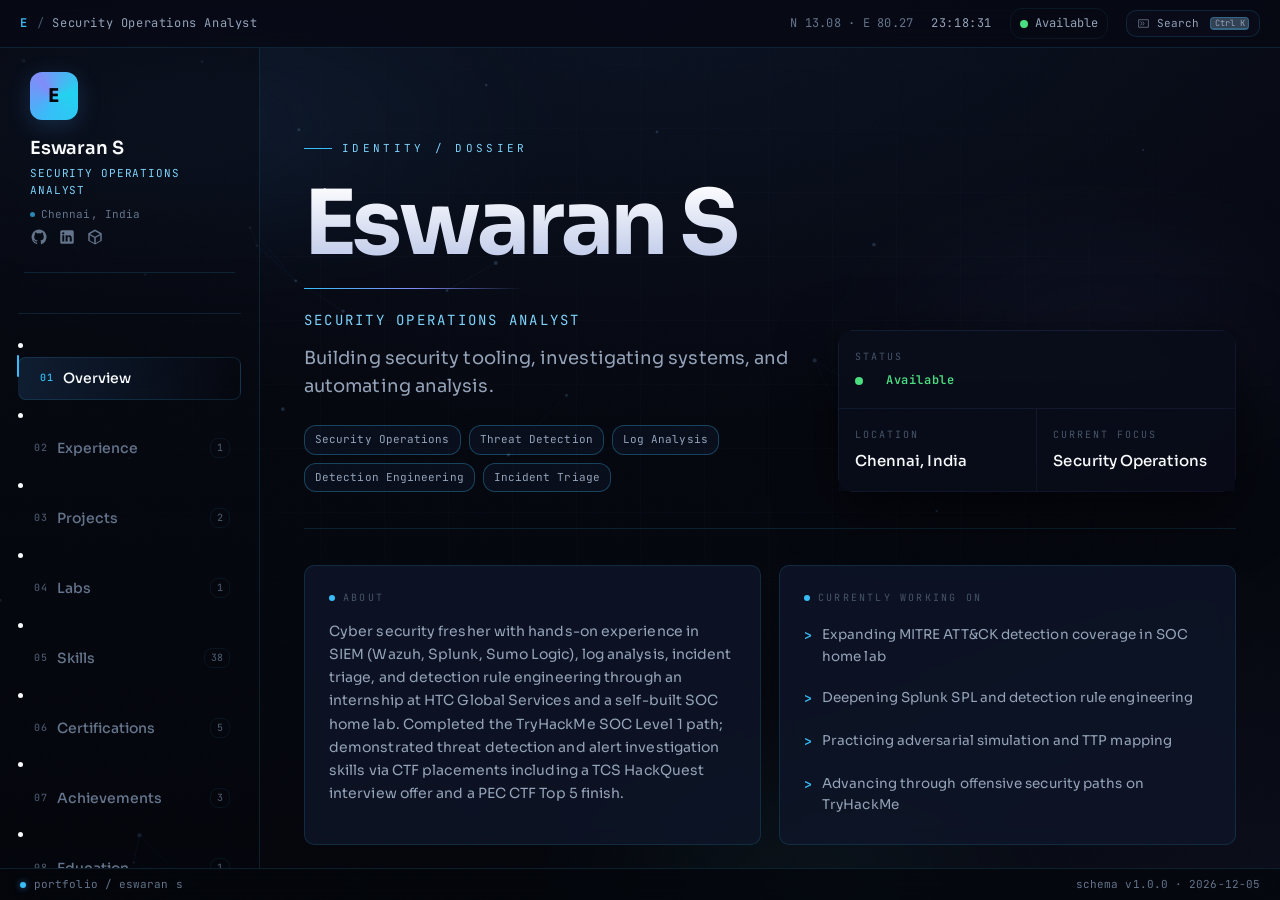
==== commit bb6fcc85: "refactor: full update to the portfolio" ====
--- a/index.html
+++ b/index.html
@@ -1,297 +1,286 @@
 <!DOCTYPE html>
-<html lang="en">
+<html lang="en" data-theme="dark">
 <head>
-  <meta charset="UTF-8" />
-  <meta name="viewport" content="width=device-width, initial-scale=1.0" />
-  <title>Eswaran S — SOC Analyst Portfolio</title>
-  <meta name="description" content="Eswaran S — Cyber Defense specialist, SOC Analyst L1, Blue Team operations, SIEM & Threat Detection professional based in Chennai, India." />
-  <meta name="author" content="Eswaran S" />
-  <meta property="og:title" content="Eswaran S — SOC Analyst" />
-  <meta property="og:description" content="Cyber Defense · Blue Team · SIEM · Threat Detection" />
-  <meta property="og:type" content="website" />
-
-  <!-- Favicon (emoji inline SVG) -->
-  <link rel="icon" href="data:image/svg+xml,<svg xmlns=%22http://www.w3.org/2000/svg%22 viewBox=%220 0 100 100%22><text y=%22.9em%22 font-size=%2290%22>🛡️</text></svg>" />
-
-  <!-- Google Fonts -->
-  <link rel="preconnect" href="https://fonts.googleapis.com" />
-  <link rel="preconnect" href="https://fonts.gstatic.com" crossorigin />
-  <link href="https://fonts.googleapis.com/css2?family=JetBrains+Mono:wght@300;400;500;600;700;800&family=Inter:wght@300;400;500;600;700&display=swap" rel="stylesheet" />
-
-  <link rel="stylesheet" href="style.css" />
+    <meta charset="UTF-8">
+    <meta name="viewport" content="width=device-width, initial-scale=1">
+    <meta name="color-scheme" content="dark">
+    <title>Loading workspace&hellip;</title>
+    <meta name="description" content="Cybersecurity portfolio workspace.">
+    <meta name="author" content="">
+    <meta name="robots" content="index, follow">
+
+    <meta property="og:type" content="website">
+    <meta property="og:title" content="Cybersecurity Portfolio">
+    <meta property="og:description" content="Cybersecurity portfolio workspace.">
+
+    <meta name="theme-color" content="#05070d">
+
+    <link rel="preconnect" href="https://fonts.googleapis.com">
+    <link rel="preconnect" href="https://fonts.gstatic.com" crossorigin>
+    <link href="https://fonts.googleapis.com/css2?family=Sora:wght@300;400;500;600;700&family=JetBrains+Mono:wght@400;500;600&display=swap" rel="stylesheet">
+
+    <link rel="stylesheet" href="css/style.css">
 </head>
 <body>
-
-  <!-- ============================================================
-       NAVBAR
-  ============================================================ -->
-  <nav id="navbar" role="navigation" aria-label="Main navigation">
-    <div class="container nav-inner">
-      <a href="#hero" class="nav-logo" aria-label="Eswaran S — Home">
-        <span class="logo-bracket">[</span>Eswaran<span class="logo-accent">@SOC</span><span class="logo-bracket">]</span>
-        <span class="nav-cursor">▮</span>
-      </a>
-
-      <ul class="nav-links" role="list">
-        <li><a href="#about">about</a></li>
-        <li><a href="#skills">skills</a></li>
-        <li><a href="#projects">projects</a></li>
-        <li><a href="#experience">experience</a></li>
-        <li><a href="#certifications">certs</a></li>
-        <li><a href="#achievements">ctf</a></li>
-        <li><a href="#tools">tools</a></li>
-        <li><a href="#contact">contact</a></li>
-      </ul>
-
-      <div class="nav-right">
-        <div id="nav-clock" class="nav-clock" aria-label="Current time">00:00:00</div>
-        <button class="nav-toggle" aria-label="Toggle mobile menu" aria-expanded="false">
-          <span></span><span></span><span></span>
+    <!-- Atmospheric background layers -->
+    <div class="atmosphere" aria-hidden="true">
+        <div class="atmosphere__base"></div>
+        <div class="atmosphere__aurora"></div>
+        <div class="atmosphere__grid"></div>
+        <canvas class="atmosphere__canvas" id="bgCanvas"></canvas>
+        <div class="atmosphere__pointer" aria-hidden="true"></div>
+        <div class="atmosphere__noise" aria-hidden="true"></div>
+    </div>
+
+    <!-- Initialization sequence -->
+    <div class="boot" id="boot" aria-hidden="true">
+        <div class="boot__inner">
+            <div class="boot__mark" id="bootMark"></div>
+            <div class="boot__title">Initializing workspace</div>
+            <div class="boot__status" id="bootStatus">Initializing workspace</div>
+            <div class="boot__bar"><span class="boot__bar-fill" id="bootBar"></span></div>
+        </div>
+    </div>
+
+    <!-- Critical error state -->
+    <noscript>
+        <div class="nojs">
+            <div class="nojs__inner">
+                <h1>JavaScript required</h1>
+                <p>This portfolio workspace needs JavaScript to render. Please enable it to continue.</p>
+            </div>
+        </div>
+    </noscript>
+
+    <div class="error-state" id="errorState" hidden>
+        <div class="error-state__inner">
+            <div class="error-state__mark">!</div>
+            <h1>Portfolio data could not be loaded</h1>
+            <p>Check that <code>data.json</code> exists and the website is being served through HTTP/HTTPS.</p>
+            <p class="error-state__hint">Tip: run <code>python -m http.server 8000</code> in this folder, then open <code>http://localhost:8000</code>.</p>
+            <p class="error-state__detail" id="errorDetail"></p>
+        </div>
+    </div>
+
+    <!-- Application shell -->
+    <div class="app" id="app" hidden>
+        <!-- Top status bar -->
+        <header class="topbar">
+            <div class="topbar__brand">
+                <span class="topbar__brand-mark" id="brandMark">SYSTEM</span>
+                <span class="topbar__brand-sep">/</span>
+                <span class="topbar__brand-name" id="brandName">Security Workspace</span>
+            </div>
+            <div class="topbar__meta">
+                <span class="topbar__coord" id="topCoord">N 13.08 &middot; E 80.27</span>
+                <span class="topbar__clock" id="topClock" aria-live="off" aria-atomic="true">--:--:--</span>
+                <button type="button" class="topbar__status" id="topStatus" aria-label="Open status detail">
+                    <span class="status-dot" data-status="open" aria-hidden="true"></span>
+                    <span class="topbar__status-label" id="topStatusLabel">Available</span>
+                </button>
+                <button type="button" class="topbar__cmd" id="cmdTrigger" aria-label="Open command palette (Ctrl+K)" title="Command palette (Ctrl+K)">
+                    <svg viewBox="0 0 24 24" aria-hidden="true" width="14" height="14"><path d="M3 5h18v14H3z" fill="none" stroke="currentColor" stroke-width="1.5"/><path d="M7 9l2 3-2 3M11 9l2 3-2 3" fill="none" stroke="currentColor" stroke-width="1.5" stroke-linecap="round" stroke-linejoin="round"/></svg>
+                    <span>Search</span>
+                    <kbd>Ctrl K</kbd>
+                </button>
+            </div>
+            <div class="scroll-progress" id="scrollProgress" aria-hidden="true"></div>
+        </header>
+
+        <div class="layout">
+            <!-- Sidebar navigation -->
+            <aside class="nav" id="nav" aria-label="Workspace navigation">
+                <div class="nav__identity" id="navIdentity">
+                    <!-- Filled by JS -->
+                </div>
+                <nav class="nav__list" id="navList" aria-orientation="vertical">
+                    <!-- Filled by JS -->
+                </nav>
+                <div class="nav__footer">
+                    <div class="nav__status-panel" id="navStatus"></div>
+                    <div class="nav__links" id="navLinks"></div>
+                </div>
+            </aside>
+
+            <!-- Main workspace -->
+            <main class="workspace" id="workspace" tabindex="-1">
+                <a href="#workspace" class="skip-link">Skip to content</a>
+
+                <!-- Overview / Hero -->
+                <section class="view" id="view-overview" data-section="overview" aria-labelledby="overviewHeading">
+                    <div class="view__hero" id="hero">
+                        <!-- Filled by JS -->
+                    </div>
+                    <div class="view__panels" id="overviewPanels">
+                        <!-- Filled by JS -->
+                    </div>
+                </section>
+
+                <!-- Experience -->
+                <section class="view" id="view-experience" data-section="experience" hidden aria-labelledby="experienceHeading">
+                    <header class="view__head">
+                        <span class="view__eyebrow">SECTION / 02</span>
+                        <h2 class="view__title" id="experienceHeading">Experience</h2>
+                        <p class="view__sub" id="experienceSub"></p>
+                    </header>
+                    <div class="timeline" id="experienceTimeline" role="list">
+                        <!-- Filled by JS -->
+                    </div>
+                </section>
+
+                <!-- Projects -->
+                <section class="view" id="view-projects" data-section="projects" hidden aria-labelledby="projectsHeading">
+                    <header class="view__head">
+                        <span class="view__eyebrow">SECTION / 03</span>
+                        <h2 class="view__title" id="projectsHeading">Projects</h2>
+                        <p class="view__sub" id="projectsSub"></p>
+                    </header>
+                    <div class="filters" id="projectFilters" role="tablist" aria-label="Filter projects by domain"></div>
+                    <div class="case-grid" id="projectsGrid">
+                        <!-- Filled by JS -->
+                    </div>
+                </section>
+
+                <!-- Labs -->
+                <section class="view" id="view-labs" data-section="labs" hidden aria-labelledby="labsHeading">
+                    <header class="view__head">
+                        <span class="view__eyebrow">SECTION / 04</span>
+                        <h2 class="view__title" id="labsHeading">Security Labs</h2>
+                        <p class="view__sub" id="labsSub"></p>
+                    </header>
+                    <div class="lab-grid" id="labsGrid"></div>
+                </section>
+
+                <!-- Skills -->
+                <section class="view" id="view-skills" data-section="skills" hidden aria-labelledby="skillsHeading">
+                    <header class="view__head">
+                        <span class="view__eyebrow">SECTION / 05</span>
+                        <h2 class="view__title" id="skillsHeading">Skills</h2>
+                        <p class="view__sub" id="skillsSub"></p>
+                    </header>
+                    <div class="skill-search-wrap">
+                        <input type="search" class="skill-search" id="skillSearch" placeholder="Filter skills&hellip;" aria-label="Filter skills" autocomplete="off">
+                        <span class="skill-search-count" id="skillSearchCount" hidden></span>
+                        <button type="button" class="skill-search-clear" id="skillSearchClear" hidden aria-label="Clear skill search">&times;</button>
+                    </div>
+                    <div class="skill-empty-state" id="skillEmptyState" hidden>
+                        <p>No skills matching <span id="skillEmptyQuery"></span></p>
+                    </div>
+                    <div class="skill-groups" id="skillGroups"></div>
+                </section>
+
+                <!-- Certifications -->
+                <section class="view" id="view-certifications" data-section="certifications" hidden aria-labelledby="certsHeading">
+                    <header class="view__head">
+                        <span class="view__eyebrow">SECTION / 06</span>
+                        <h2 class="view__title" id="certsHeading">Certifications</h2>
+                        <p class="view__sub" id="certsSub"></p>
+                    </header>
+                    <div class="cert-list" id="certsList"></div>
+                </section>
+
+                <!-- Achievements -->
+                <section class="view" id="view-achievements" data-section="achievements" hidden aria-labelledby="achHeading">
+                    <header class="view__head">
+                        <span class="view__eyebrow">SECTION / 07</span>
+                        <h2 class="view__title" id="achHeading">Achievements</h2>
+                        <p class="view__sub" id="achSub"></p>
+                    </header>
+                    <div class="ach-grid" id="achievementsGrid"></div>
+                </section>
+
+                <!-- Education -->
+                <section class="view" id="view-education" data-section="education" hidden aria-labelledby="eduHeading">
+                    <header class="view__head">
+                        <span class="view__eyebrow">SECTION / 08</span>
+                        <h2 class="view__title" id="eduHeading">Education</h2>
+                        <p class="view__sub" id="eduSub"></p>
+                    </header>
+                    <div class="edu-list" id="educationList"></div>
+                </section>
+
+                <!-- Documents -->
+                <section class="view" id="view-documents" data-section="documents" hidden aria-labelledby="docsHeading">
+                    <header class="view__head">
+                        <span class="view__eyebrow">SECTION / 09</span>
+                        <h2 class="view__title" id="docsHeading">Documents</h2>
+                        <p class="view__sub" id="docsSub"></p>
+                    </header>
+                    <div class="doc-list" id="documentsList"></div>
+                </section>
+
+                <!-- Contact -->
+                <section class="view" id="view-contact" data-section="contact" hidden aria-labelledby="contactHeading">
+                    <header class="view__head">
+                        <span class="view__eyebrow">SECTION / 10</span>
+                        <h2 class="view__title" id="contactHeading">Contact</h2>
+                        <p class="view__sub" id="contactSub"></p>
+                    </header>
+                    <div class="contact-panel" id="contactPanel"></div>
+                </section>
+            </main>
+        </div>
+
+        <button type="button" class="back-to-top" id="backToTop" hidden aria-label="Back to top" title="Back to top">
+            <svg viewBox="0 0 24 24" aria-hidden="true" width="16" height="16"><path d="M12 19V5M5 12l7-7 7 7" fill="none" stroke="currentColor" stroke-width="2" stroke-linecap="round" stroke-linejoin="round"/></svg>
+            <span>TOP</span>
         </button>
-      </div>
-    </div>
-
-    <!-- Mobile drawer -->
-    <div class="mobile-menu" id="mobile-menu" aria-hidden="true">
-      <ul role="list">
-        <li><a href="#about">about</a></li>
-        <li><a href="#skills">skills</a></li>
-        <li><a href="#projects">projects</a></li>
-        <li><a href="#experience">experience</a></li>
-        <li><a href="#certifications">certs</a></li>
-        <li><a href="#achievements">ctf</a></li>
-        <li><a href="#tools">tools</a></li>
-        <li><a href="#contact">contact</a></li>
-      </ul>
-    </div>
-  </nav>
-
-  <!-- ============================================================
-       HERO
-  ============================================================ -->
-  <section id="hero" aria-label="Hero section">
-    <!-- Animated canvas background -->
-    <canvas id="hero-canvas" aria-hidden="true"></canvas>
-
-    <!-- Grid overlay -->
-    <div class="hero-grid" aria-hidden="true"></div>
-
-    <div class="container hero-inner">
-      <!-- SOC breadcrumb path -->
-      <div class="hero-breadcrumb" aria-hidden="true">
-        <span>/</span><span>soc-ops</span><span>/</span><span>analyst</span><span>/</span><span class="accent-text">eswaran-s</span>
-      </div>
-
-      <div class="hero-content">
-        <!-- Status badge -->
-        <div id="hero-status-badge" class="hero-status" role="status"></div>
-
-        <!-- Name -->
-        <h1 id="hero-name" class="hero-name"></h1>
-
-        <!-- Typing role -->
-        <div class="hero-role-wrap" aria-label="Role">
-          <span class="role-prefix">$</span>
-          <span id="hero-typing" class="hero-typing" aria-live="polite"></span>
-          <span class="cursor-blink" aria-hidden="true">▮</span>
-        </div>
-
-        <!-- Tagline -->
-        <p id="hero-tagline" class="hero-tagline"></p>
-
-        <!-- CTA buttons -->
-        <div id="hero-cta" class="hero-cta"></div>
-
-        <!-- Metrics row (SOC dashboard style) -->
-        <div id="hero-metrics" class="hero-metrics" aria-label="Key metrics"></div>
-      </div>
-    </div>
-
-    <!-- Scroll indicator -->
-    <div class="scroll-indicator" aria-hidden="true">
-      <span>scroll</span>
-      <div class="scroll-line"></div>
-    </div>
-  </section>
-
-  <!-- ============================================================
-       ABOUT
-  ============================================================ -->
-  <section id="about" aria-label="About section">
-    <div class="container">
-      <div class="section-header reveal">
-        <span class="section-label">// 01 — identity</span>
-        <h2 class="section-title">whoami</h2>
-      </div>
-
-      <div class="about-grid">
-        <!-- Terminal window -->
-        <div class="terminal-block reveal" role="complementary" aria-label="About terminal">
-          <div class="terminal-bar" aria-hidden="true">
-            <span class="dot dot-r"></span>
-            <span class="dot dot-y"></span>
-            <span class="dot dot-g"></span>
-            <span class="terminal-filename">~/about.txt</span>
-          </div>
-          <div class="terminal-body" id="about-terminal"></div>
-        </div>
-
-        <!-- Quick stats panel -->
-        <div class="about-stats reveal" id="about-stats" aria-label="Quick information"></div>
-      </div>
-    </div>
-  </section>
-
-  <!-- ============================================================
-       SKILLS
-  ============================================================ -->
-  <section id="skills" aria-label="Skills section">
-    <div class="container">
-      <div class="section-header reveal">
-        <span class="section-label">// 02 — capabilities</span>
-        <h2 class="section-title">ls -la <span class="accent-text">skills/</span></h2>
-      </div>
-      <div id="skills-grid" class="skills-grid"></div>
-    </div>
-  </section>
-
-  <!-- ============================================================
-       PROJECTS
-  ============================================================ -->
-  <section id="projects" aria-label="Projects section">
-    <div class="container">
-      <div class="section-header reveal">
-        <span class="section-label">// 03 — builds</span>
-        <h2 class="section-title">find ./projects <span class="accent-text">-type f</span></h2>
-      </div>
-      <div id="projects-grid" class="projects-grid"></div>
-    </div>
-  </section>
-
-  <!-- ============================================================
-       EXPERIENCE
-  ============================================================ -->
-  <section id="experience" aria-label="Experience section">
-    <div class="container">
-      <div class="section-header reveal">
-        <span class="section-label">// 04 — work history</span>
-        <h2 class="section-title">cat <span class="accent-text">experience.log</span></h2>
-      </div>
-      <div id="experience-list" class="experience-list"></div>
-    </div>
-  </section>
-
-  <!-- ============================================================
-       EDUCATION
-  ============================================================ -->
-  <section id="education" aria-label="Education section">
-    <div class="container">
-      <div class="section-header reveal">
-        <span class="section-label">// 05 — background</span>
-        <h2 class="section-title">cat <span class="accent-text">education.json</span></h2>
-      </div>
-      <div id="education-list" class="education-list"></div>
-    </div>
-  </section>
-
-  <!-- ============================================================
-       CERTIFICATIONS
-  ============================================================ -->
-  <section id="certifications" aria-label="Certifications section">
-    <div class="container">
-      <div class="section-header reveal">
-        <span class="section-label">// 06 — credentials</span>
-        <h2 class="section-title">ls ./certifications<span class="accent-text">/</span></h2>
-      </div>
-      <div id="certs-grid" class="certs-grid"></div>
-    </div>
-  </section>
-
-  <!-- ============================================================
-       ACHIEVEMENTS / CTF
-  ============================================================ -->
-  <section id="achievements" aria-label="Achievements section">
-    <div class="container">
-      <div class="section-header reveal">
-        <span class="section-label">// 07 — victories</span>
-        <h2 class="section-title">grep <span class="accent-text">-r "achievement"</span> ./logs</h2>
-      </div>
-      <div id="achievements-grid" class="achievements-grid"></div>
-    </div>
-  </section>
-
-  <!-- ============================================================
-       TOOLS & TECHNOLOGIES
-  ============================================================ -->
-  <section id="tools" aria-label="Tools and technologies section">
-    <div class="container">
-      <div class="section-header reveal">
-        <span class="section-label">// 08 — arsenal</span>
-        <h2 class="section-title">which <span class="accent-text">tools</span></h2>
-      </div>
-      <div id="tools-container" class="tools-container"></div>
-    </div>
-  </section>
-
-  <!-- ============================================================
-       CONTACT
-  ============================================================ -->
-  <section id="contact" aria-label="Contact section">
-    <div class="container">
-      <div class="section-header reveal">
-        <span class="section-label">// 09 — connect</span>
-        <h2 class="section-title">./contact.sh <span class="accent-text">--open</span></h2>
-      </div>
-      <div id="contact-layout" class="contact-layout"></div>
-    </div>
-  </section>
-
-  <!-- ============================================================
-       FOOTER
-  ============================================================ -->
-  <footer id="footer" role="contentinfo">
-    <div class="container footer-inner">
-      <div class="footer-left">
-        <span id="footer-credit"></span>
-      </div>
-      <div class="footer-center">
-        <span id="footer-tagline"></span>
-      </div>
-      <div class="footer-right">
-        <span id="footer-year"></span>
-      </div>
-    </div>
-  </footer>
-
-  <!-- ============================================================
-       CERT MODAL
-  ============================================================ -->
-  <div id="cert-modal" class="modal" role="dialog" aria-modal="true" aria-label="Certificate viewer" hidden>
-    <div class="modal-backdrop" id="modal-backdrop"></div>
-    <div class="modal-box">
-      <div class="modal-header">
-        <h3 id="modal-cert-title">Certificate</h3>
-        <button class="modal-close" id="modal-close" aria-label="Close modal">✕</button>
-      </div>
-      <div class="modal-body">
-        <div class="modal-cert-preview" id="modal-cert-preview">
-          <div class="cert-placeholder" id="cert-placeholder">
-            <span class="cert-placeholder-icon">🏆</span>
-            <p id="cert-placeholder-name"></p>
-            <p id="cert-placeholder-issuer" class="cert-placeholder-issuer"></p>
-            <p id="cert-placeholder-date" class="cert-placeholder-date"></p>
-            <p class="cert-placeholder-note">Add certificate image to assets/certificates/</p>
-          </div>
-          <img id="modal-cert-img" src="" alt="Certificate" style="display:none;" />
-        </div>
-      </div>
-      <div class="modal-footer" id="modal-footer"></div>
-    </div>
-  </div>
-
-  <!-- Back to top -->
-  <button id="back-to-top" aria-label="Back to top" title="Back to top">↑</button>
-
-  <script src="script.js"></script>
+
+        <footer class="bottombar">
+            <span class="bottombar__left" id="bottomLeft">portfolio / static build</span>
+            <span class="bottombar__right" id="bottomRight">v1.0</span>
+        </footer>
+    </div>
+
+    <!-- Command palette -->
+    <div class="palette" id="palette" hidden role="dialog" aria-modal="true" aria-label="Command palette">
+        <div class="palette__backdrop" data-palette-close></div>
+        <div class="palette__panel" role="combobox" aria-expanded="true" aria-haspopup="listbox" aria-owns="paletteResults">
+            <div class="palette__input-row">
+                <svg class="palette__icon" viewBox="0 0 24 24" aria-hidden="true" width="18" height="18"><circle cx="11" cy="11" r="7" fill="none" stroke="currentColor" stroke-width="1.6"/><path d="M16.5 16.5L21 21" stroke="currentColor" stroke-width="1.6" stroke-linecap="round"/></svg>
+                <input type="text" class="palette__input" id="paletteInput" placeholder="Search projects, skills, certificates&hellip;" autocomplete="off" spellcheck="false" aria-controls="paletteResults" aria-autocomplete="list">
+                <kbd class="palette__esc">Esc</kbd>
+            </div>
+            <ul class="palette__results" id="paletteResults" role="listbox" aria-label="Search results"></ul>
+            <div class="palette__hint" aria-hidden="true">
+                <span><kbd>&uarr;</kbd> <kbd>&darr;</kbd> navigate</span>
+                <span><kbd>Enter</kbd> open</span>
+                <span><kbd>Esc</kbd> dismiss</span>
+            </div>
+        </div>
+    </div>
+
+    <!-- Project detail modal -->
+    <div class="modal" id="modalProject" hidden role="dialog" aria-modal="true" aria-labelledby="modalProjectTitle">
+        <div class="modal__backdrop" data-modal-close></div>
+        <div class="modal__panel" id="modalProjectPanel" role="document">
+            <button type="button" class="modal__close" data-modal-close aria-label="Close project detail">
+                <svg viewBox="0 0 24 24" aria-hidden="true" width="18" height="18"><path d="M6 6l12 12M18 6L6 18" stroke="currentColor" stroke-width="1.8" stroke-linecap="round"/></svg>
+            </button>
+            <div class="modal__content" id="modalProjectContent">
+                <!-- Filled by JS -->
+            </div>
+        </div>
+    </div>
+
+    <!-- Media viewer -->
+    <div class="media-viewer" id="mediaViewer" hidden role="dialog" aria-modal="true" aria-labelledby="mediaViewerCaption">
+        <div class="media-viewer__backdrop" data-media-close></div>
+        <div class="media-viewer__stage" id="mediaStage">
+            <button type="button" class="media-viewer__close" data-media-close aria-label="Close media viewer">
+                <svg viewBox="0 0 24 24" aria-hidden="true" width="20" height="20"><path d="M6 6l12 12M18 6L6 18" stroke="currentColor" stroke-width="1.8" stroke-linecap="round"/></svg>
+            </button>
+            <div class="media-viewer__body" id="mediaBody">
+                <!-- Filled by JS -->
+            </div>
+            <div class="media-viewer__caption" id="mediaViewerCaption"></div>
+        </div>
+    </div>
+
+    <!-- Toast notifications -->
+    <div class="toasts" id="toasts" aria-live="polite" aria-atomic="true"></div>
+
+    <script src="js/components.js" defer></script>
+    <script src="js/app.js" defer></script>
 </body>
 </html>
--- a/css/style.css
+++ b/css/style.css
@@ -0,0 +1,2030 @@
+/* =========================================================
+   1. RESET
+   ========================================================= */
+*,
+*::before,
+*::after { box-sizing: border-box; }
+
+/* [hidden] attribute must beat any class that sets display */
+[hidden] { display: none !important; }
+
+html {
+  -webkit-text-size-adjust: 100%;
+  -webkit-tap-highlight-color: transparent;
+  scroll-behavior: smooth;
+}
+
+body, h1, h2, h3, h4, h5, h6, p, figure, blockquote, dl, dd, ul, ol {
+  margin: 0;
+}
+
+ul[role="list"], ol[role="list"] { list-style: none; padding: 0; }
+ul, ol { padding: 0; list-style: none; }
+
+img, picture, svg, video, canvas { display: block; max-width: 100%; }
+
+input, button, textarea, select { font: inherit; color: inherit; }
+
+button { cursor: pointer; background: none; border: none; }
+
+a { color: inherit; text-decoration: none; }
+
+hr { border: none; height: 1px; }
+
+:focus-visible {
+  outline: 2px solid var(--accent-ring);
+  outline-offset: 2px;
+  border-radius: 3px;
+}
+
+/* =========================================================
+   2. VARIABLES & HALLMARK ATMOSPHERIC MIDNIGHT THEME
+   ========================================================= */
+/* Hallmark · genre: atmospheric · macrostructure: Workbench · theme: Midnight · nav: N5 · footer: Ft5 */
+:root {
+  /* Canvas & Atmospheric Paper - Cool dark blue-tinted paper */
+  --bg-primary: #080d1a;
+  --bg-secondary: #0f172a;
+  --surface: #1e293b;
+  --surface-raised: #334155;
+  --surface-glass: rgba(15, 23, 42, 0.78);
+  --border: rgba(56, 189, 248, 0.14);
+  --border-strong: rgba(56, 189, 248, 0.30);
+  --border-soft: rgba(56, 189, 248, 0.08);
+
+  /* Typography Colors */
+  --text-primary: #f8fafc;
+  --text-secondary: #94a3b8;
+  --text-tertiary: #64748b;
+  --text-faint: #475569;
+
+  /* Accents - Cool Electric Cyan & Icy Slate */
+  --accent: #38bdf8;
+  --accent-ice: #7dd3fc;
+  --accent-cyan: #22d3ee;
+  --accent-violet: #818cf8;
+  --accent-indigo: #6366f1;
+  --accent-ring: rgba(56, 189, 248, 0.55);
+
+  /* Semantic Signals */
+  --success: #4ade80;
+  --warning: #fbbf24;
+  --danger: #f87171;
+
+  /* Signal Badges */
+  --signal-open: #4ade80;
+  --signal-active: #38bdf8;
+  --signal-idle: #fbbf24;
+
+  /* Typography */
+  --font-sans: "Sora", system-ui, -apple-system, sans-serif;
+  --font-mono: "JetBrains Mono", monospace;
+
+  /* Layout Sizing & Radius */
+  --nav-width: 260px;
+  --topbar-height: 48px;
+  --bottombar-height: 32px;
+  --radius: 10px;
+  --radius-sm: 6px;
+  --radius-lg: 16px;
+
+  /* Depth & Atmospheric Glow */
+  --shadow-soft: 0 4px 24px rgba(0, 0, 0, 0.45);
+  --shadow-deep: 0 16px 60px rgba(0, 0, 0, 0.65);
+  --glow-accent: 0 0 32px rgba(56, 189, 248, 0.25);
+
+  /* Motion */
+  --ease-out: cubic-bezier(0.16, 1, 0.3, 1);
+  --ease-in-out: cubic-bezier(0.65, 0, 0.35, 1);
+  --duration-fast: 120ms;
+  --duration-mid: 280ms;
+  --duration-slow: 600ms;
+}
+
+/* =========================================================
+   3. TYPOGRAPHY (Hallmark Purity: No Italic Headers)
+   ========================================================= */
+html, body {
+  overflow-x: clip;
+}
+
+body {
+  font-family: var(--font-sans);
+  font-size: 16px;
+  line-height: 1.6;
+  color: var(--text-primary);
+  background: var(--bg-primary);
+  font-weight: 400;
+  -webkit-font-smoothing: antialiased;
+  -moz-osx-font-smoothing: grayscale;
+  letter-spacing: 0.005em;
+}
+
+h1, h2, h3, h4, h5, h6 {
+  font-weight: 600;
+  line-height: 1.15;
+  letter-spacing: -0.02em;
+  font-style: normal !important;
+}
+
+.mono, code, kbd {
+  font-family: var(--font-mono);
+  font-feature-settings: "calt" 1;
+}
+
+code {
+  font-size: 0.86em;
+  padding: 0.05em 0.4em;
+  background: rgba(78, 162, 255, 0.1);
+  border: 1px solid var(--border-soft);
+  border-radius: 4px;
+  color: var(--accent-ice);
+}
+
+kbd {
+  font-size: 0.72em;
+  padding: 0.12em 0.4em;
+  background: var(--surface-raised);
+  border: 1px solid var(--border-strong);
+  border-bottom-width: 2px;
+  border-radius: 4px;
+  color: var(--text-secondary);
+  line-height: 1;
+}
+
+.skip-link {
+  position: absolute;
+  top: -100px;
+  left: 8px;
+  z-index: 200;
+  padding: 8px 14px;
+  background: var(--accent);
+  color: #04101e;
+  font-weight: 600;
+  font-size: 13px;
+  border-radius: 6px;
+}
+.skip-link:focus { top: 8px; }
+
+/* =========================================================
+   4. ATMOSPHERE — background layers
+   ========================================================= */
+.atmosphere {
+  position: fixed;
+  inset: 0;
+  z-index: 0;
+  pointer-events: none;
+  overflow: hidden;
+}
+
+.atmosphere__base {
+  position: absolute;
+  inset: 0;
+  background:
+    radial-gradient(ellipse 120% 80% at 50% 0%, rgba(78, 162, 255, 0.07), transparent 60%),
+    radial-gradient(ellipse 80% 60% at 100% 100%, rgba(121, 138, 255, 0.06), transparent 65%),
+    linear-gradient(180deg, #060812 0%, #04060c 100%);
+}
+
+.atmosphere__aurora {
+  position: absolute;
+  inset: -10%;
+  background:
+    radial-gradient(ellipse 50% 30% at 20% 20%, rgba(78, 162, 255, 0.14), transparent 50%),
+    radial-gradient(ellipse 40% 30% at 80% 40%, rgba(121, 138, 255, 0.10), transparent 50%),
+    radial-gradient(ellipse 35% 30% at 60% 90%, rgba(85, 224, 224, 0.08), transparent 50%);
+  filter: blur(40px);
+  opacity: 0.7;
+  animation: auroraDrift 24s ease-in-out infinite;
+}
+
+@keyframes auroraDrift {
+  0%, 100% { transform: translate3d(0, 0, 0); }
+  33% { transform: translate3d(2%, -1.5%, 0); }
+  66% { transform: translate3d(-1.5%, 1.5%, 0); }
+}
+
+.atmosphere__grid {
+  position: absolute;
+  inset: 0;
+  background-image:
+    linear-gradient(rgba(120, 145, 215, 0.04) 1px, transparent 1px),
+    linear-gradient(90deg, rgba(120, 145, 215, 0.04) 1px, transparent 1px);
+  background-size: 64px 64px;
+  mask-image: radial-gradient(ellipse 80% 60% at 50% 40%, #000 30%, transparent 80%);
+  opacity: 0.6;
+}
+
+.atmosphere__canvas {
+  position: absolute;
+  inset: 0;
+  width: 100%;
+  height: 100%;
+  opacity: 0.5;
+}
+
+.atmosphere__pointer {
+  position: absolute;
+  top: 0;
+  left: 0;
+  width: 720px;
+  height: 720px;
+  margin: -360px 0 0 -360px;
+  background: radial-gradient(circle, rgba(78, 162, 255, 0.10), transparent 60%);
+  filter: blur(30px);
+  opacity: 0;
+  transition: opacity 800ms var(--ease-out);
+  pointer-events: none;
+}
+.atmosphere__pointer.is-active { opacity: 1; }
+
+.atmosphere__noise {
+  position: absolute;
+  inset: 0;
+  opacity: 0.035;
+  mix-blend-mode: overlay;
+  background-image: url("data:image/svg+xml,%3Csvg xmlns='http://www.w3.org/2000/svg' width='160' height='160'%3E%3Cfilter id='n'%3E%3CfeTurbulence type='fractalNoise' baseFrequency='0.9' numOctaves='2' stitchTiles='stitch'/%3E%3C/filter%3E%3Crect width='100%25' height='100%25' filter='url(%23n)' opacity='0.7'/%3E%3C/svg%3E");
+}
+
+/* =========================================================
+   5. BOOT SEQUENCE
+   ========================================================= */
+.boot {
+  position: fixed;
+  inset: 0;
+  z-index: 1000;
+  display: grid;
+  place-items: center;
+  background: radial-gradient(ellipse at center, #07091a, #04060c);
+  animation: bootFadeIn 400ms var(--ease-out);
+}
+.boot.is-done {
+  pointer-events: none;
+  animation: bootFadeOut 600ms var(--ease-out) forwards;
+}
+@keyframes bootFadeIn { from { opacity: 0; } to { opacity: 1; } }
+@keyframes bootFadeOut { from { opacity: 1; } to { opacity: 0; } }
+
+.boot__inner {
+  width: min(420px, 80vw);
+  text-align: center;
+  color: var(--text-secondary);
+  padding: 0 24px;
+}
+.boot__mark {
+  width: 56px;
+  height: 56px;
+  margin: 0 auto 28px;
+  border-radius: 50%;
+  background: conic-gradient(from 0deg, transparent, var(--accent), transparent 60%);
+  -webkit-mask: radial-gradient(circle 23px, #0000 96%, #000);
+          mask: radial-gradient(circle 23px, #0000 96%, #000);
+  animation: bootSpin 1.4s linear infinite;
+}
+@keyframes bootSpin { to { transform: rotate(360deg); } }
+
+.boot__title {
+  font-family: var(--font-mono);
+  font-size: 12px;
+  letter-spacing: 0.3em;
+  text-transform: uppercase;
+  color: var(--text-tertiary);
+  margin-bottom: 18px;
+}
+.boot__status {
+  font-family: var(--font-mono);
+  font-size: 13px;
+  color: var(--text-secondary);
+  margin-bottom: 18px;
+  min-height: 1.2em;
+}
+.boot__bar {
+  width: 100%;
+  height: 2px;
+  background: rgba(120, 145, 215, 0.12);
+  border-radius: 2px;
+  overflow: hidden;
+}
+.boot__bar-fill {
+  display: block;
+  height: 100%;
+  width: 0%;
+  background: linear-gradient(90deg, var(--accent), var(--accent-violet));
+  transition: width 320ms var(--ease-out);
+}
+
+/* =========================================================
+   6. APP SHELL & BARS
+   ========================================================= */
+.app {
+  position: relative;
+  z-index: 1;
+  min-height: 100vh;
+  display: grid;
+  grid-template-rows: var(--topbar-height) 1fr var(--bottombar-height);
+  opacity: 0;
+  animation: appReveal 700ms var(--ease-out) 100ms forwards;
+}
+@keyframes appReveal { to { opacity: 1; } }
+
+.topbar {
+  grid-row: 1;
+  display: flex;
+  align-items: center;
+  justify-content: space-between;
+  padding: 0 20px;
+  background: rgba(6, 8, 18, 0.7);
+  backdrop-filter: blur(14px);
+  -webkit-backdrop-filter: blur(14px);
+  border-bottom: 1px solid var(--border);
+  font-family: var(--font-mono);
+  font-size: 12px;
+  letter-spacing: 0.02em;
+  position: relative;
+}
+
+.scroll-progress {
+  position: absolute;
+  bottom: 0; left: 0;
+  height: 2px;
+  width: 0%;
+  background: linear-gradient(90deg, var(--accent), var(--accent-cyan), var(--accent-violet));
+  transition: width 100ms ease-out;
+  pointer-events: none;
+}
+
+.topbar__brand {
+  display: flex;
+  align-items: center;
+  gap: 8px;
+  color: var(--text-tertiary);
+}
+.topbar__brand-mark {
+  color: var(--accent);
+  font-weight: 600;
+  letter-spacing: 0.18em;
+}
+.topbar__brand-sep { color: var(--text-faint); }
+.topbar__brand-name { color: var(--text-secondary); letter-spacing: 0.05em; }
+
+.topbar__meta {
+  display: flex;
+  align-items: center;
+  gap: 18px;
+  color: var(--text-tertiary);
+}
+.topbar__coord { display: none; }
+.topbar__clock {
+  font-variant-numeric: tabular-nums;
+  color: var(--text-secondary);
+  letter-spacing: 0.05em;
+}
+
+.topbar__status {
+  display: inline-flex;
+  align-items: center;
+  gap: 7px;
+  padding: 5px 9px;
+  border-radius: 12px;
+  border: 1px solid var(--border-soft);
+  color: var(--text-secondary);
+  transition: background var(--duration-fast), border-color var(--duration-fast);
+}
+.topbar__status:hover { background: rgba(78, 162, 255, 0.08); border-color: var(--border-strong); }
+
+.status-dot {
+  width: 8px;
+  height: 8px;
+  border-radius: 50%;
+  background: currentColor;
+  box-shadow: 0 0 0 0 currentColor;
+  position: relative;
+}
+.status-dot[data-status="open"] { color: var(--signal-open); animation: statusPulse 2.4s ease-in-out infinite; }
+.status-dot[data-status="idle"] { color: var(--signal-idle); }
+.status-dot[data-status="busy"] { color: var(--danger); }
+@keyframes statusPulse {
+  0%, 100% { box-shadow: 0 0 0 0 rgba(74, 222, 128, 0.4); }
+  50% { box-shadow: 0 0 0 6px rgba(74, 222, 128, 0); }
+}
+
+.topbar__cmd {
+  display: inline-flex;
+  align-items: center;
+  gap: 7px;
+  padding: 4px 10px;
+  border-radius: 10px;
+  border: 1px solid var(--border);
+  color: var(--text-secondary);
+  background: rgba(12, 16, 32, 0.5);
+  transition: border-color var(--duration-fast), color var(--duration-fast);
+}
+.topbar__cmd svg { opacity: 0.7; }
+.topbar__cmd:hover { border-color: var(--accent-ring); color: var(--text-primary); }
+.topbar__cmd span { font-size: 11px; }
+.topbar__cmd kbd { margin-left: 4px; }
+
+/* =========================================================
+   7. LAYOUT
+   ========================================================= */
+.layout {
+  grid-row: 2;
+  display: grid;
+  grid-template-columns: var(--nav-width) 1fr;
+  min-height: 0;
+  width: 100%;
+  max-width: 100%;
+  margin: 0;
+}
+
+/* Navigation ---------------------------------------------------- */
+.nav {
+  position: sticky;
+  top: var(--topbar-height);
+  align-self: start;
+  height: calc(100vh - var(--topbar-height) - var(--bottombar-height));
+  display: flex;
+  flex-direction: column;
+  padding: 24px 18px 16px;
+  border-right: 1px solid var(--border);
+  background: linear-gradient(180deg, rgba(8, 11, 20, 0.6), rgba(4, 6, 12, 0.3));
+  overflow-y: auto;
+  scrollbar-width: thin;
+  scrollbar-color: var(--border-strong) transparent;
+}
+.nav::-webkit-scrollbar { width: 6px; }
+.nav::-webkit-scrollbar-thumb { background: var(--border-strong); border-radius: 3px; }
+
+.nav__identity {
+  padding: 0 6px 22px;
+  border-bottom: 1px solid var(--border);
+  margin-bottom: 18px;
+}
+.identity__avatar {
+  width: 48px;
+  height: 48px;
+  border-radius: 12px;
+  background: conic-gradient(from 200deg, var(--accent), var(--accent-violet), var(--accent-cyan), var(--accent));
+  display: grid;
+  place-items: center;
+  color: #05070d;
+  font-weight: 700;
+  font-size: 19px;
+  letter-spacing: 0.05em;
+  margin-bottom: 14px;
+  position: relative;
+  box-shadow: 0 6px 24px rgba(78, 162, 255, 0.2);
+}
+.identity__avatar img { width: 100%; height: 100%; object-fit: cover; border-radius: 10px; }
+.identity__name {
+  font-size: 18px;
+  font-weight: 600;
+  color: var(--text-primary);
+  margin-bottom: 2px;
+  letter-spacing: -0.01em;
+}
+.identity__title {
+  font-family: var(--font-mono);
+  font-size: 11px;
+  color: var(--accent-ice);
+  letter-spacing: 0.08em;
+  text-transform: uppercase;
+}
+.identity__location {
+  font-family: var(--font-mono);
+  font-size: 11px;
+  color: var(--text-tertiary);
+  margin-top: 6px;
+  display: flex;
+  align-items: center;
+  gap: 6px;
+}
+.identity__location::before {
+  content: "";
+  width: 5px;
+  height: 5px;
+  border-radius: 50%;
+  background: var(--accent);
+  opacity: 0.7;
+}
+
+.nav__list { display: flex; flex-direction: column; gap: 2px; }
+.nav__item { position: relative; }
+.nav__link {
+  display: flex;
+  align-items: center;
+  gap: 10px;
+  padding: 9px 10px;
+  border-radius: 8px;
+  color: var(--text-tertiary);
+  font-size: 14px;
+  font-weight: 500;
+  transition: background var(--duration-fast), color var(--duration-fast), padding-left var(--duration-fast);
+  border: 1px solid transparent;
+  width: 100%;
+  text-align: left;
+}
+.nav__link::before {
+  content: "";
+  position: absolute;
+  left: -1px;
+  top: 50%;
+  transform: translateY(-50%);
+  width: 2px;
+  height: 0;
+  background: var(--accent);
+  border-radius: 2px;
+  transition: height var(--duration-mid) var(--ease-out);
+}
+.nav__link:hover { color: var(--text-primary); background: rgba(78, 162, 255, 0.05); }
+.nav__link.is-active {
+  color: var(--text-primary);
+  background: linear-gradient(90deg, rgba(78, 162, 255, 0.14), transparent);
+  border-color: var(--border);
+  padding-left: 16px;
+}
+.nav__link.is-active::before { height: 22px; }
+.nav__index {
+  font-family: var(--font-mono);
+  font-size: 10px;
+  color: var(--text-faint);
+  letter-spacing: 0.05em;
+  min-width: 18px;
+  text-align: right;
+}
+.nav__link.is-active .nav__index { color: var(--accent); }
+.nav__badge {
+  margin-left: auto;
+  font-family: var(--font-mono);
+  font-size: 10px;
+  color: var(--text-faint);
+  padding: 1px 6px;
+  border-radius: 8px;
+  border: 1px solid var(--border-soft);
+}
+
+.nav__footer {
+  margin-top: auto;
+  padding-top: 16px;
+  border-top: 1px solid var(--border);
+  display: flex;
+  flex-direction: column;
+  gap: 14px;
+}
+.nav__status-panel {
+  font-family: var(--font-mono);
+  font-size: 10px;
+  color: var(--text-tertiary);
+  line-height: 1.6;
+}
+.nav__links {
+  display: flex;
+  gap: 10px;
+  flex-wrap: wrap;
+}
+.nav__links a {
+  color: var(--text-tertiary);
+  font-family: var(--font-mono);
+  font-size: 11px;
+  padding: 4px 0;
+  transition: color var(--duration-fast);
+}
+.nav__links a:hover { color: var(--accent-ice); }
+
+/* Workspace ---------------------------------------------------- */
+.workspace {
+  position: relative;
+  overflow-y: auto;
+  height: calc(100vh - var(--topbar-height) - var(--bottombar-height));
+  padding: 36px 44px 48px;
+  scroll-behavior: smooth;
+}
+.workspace:focus { outline: none; }
+.workspace::-webkit-scrollbar { width: 10px; }
+.workspace::-webkit-scrollbar-track { background: transparent; }
+.workspace::-webkit-scrollbar-thumb { background: var(--border); border-radius: 5px; }
+.workspace::-webkit-scrollbar-thumb:hover { background: var(--border-strong); }
+
+.bottombar {
+  grid-row: 3;
+  display: flex;
+  align-items: center;
+  justify-content: space-between;
+  padding: 0 20px;
+  font-family: var(--font-mono);
+  font-size: 11px;
+  color: var(--text-tertiary);
+  border-top: 1px solid var(--border);
+  background: rgba(4, 6, 12, 0.7);
+  backdrop-filter: blur(10px);
+}
+.bottombar__left::before {
+  content: "";
+  display: inline-block;
+  width: 6px;
+  height: 6px;
+  border-radius: 50%;
+  background: var(--signal-active);
+  margin-right: 8px;
+  vertical-align: middle;
+  box-shadow: 0 0 6px rgba(78, 162, 255, 0.6);
+}
+
+/* View (section) ----------------------------------------------- */
+.view {
+  animation: viewEnter 600ms var(--ease-out) both;
+  max-width: 1100px;
+  margin: 0 auto;
+  padding: 8px 0 64px;
+  scroll-margin-top: calc(var(--topbar-height) + 16px);
+}
+@keyframes viewEnter {
+  from { opacity: 0; transform: translateY(14px); }
+  to { opacity: 1; transform: translateY(0); }
+}
+
+.view__head {
+  margin-bottom: 36px;
+  display: flex;
+  flex-direction: column;
+  gap: 6px;
+}
+.view__eyebrow {
+  font-family: var(--font-mono);
+  font-size: 11px;
+  letter-spacing: 0.22em;
+  color: var(--text-faint);
+  text-transform: uppercase;
+}
+.view__title {
+  font-size: clamp(28px, 3.4vw, 44px);
+  font-weight: 600;
+  letter-spacing: -0.02em;
+  color: var(--text-primary);
+  margin: 0;
+  line-height: 1.05;
+}
+.view__title::after {
+  content: "";
+  display: block;
+  width: 40px;
+  height: 2px;
+  background: linear-gradient(90deg, var(--accent), transparent);
+  margin-top: 12px;
+}
+.view__sub {
+  font-size: 14px;
+  color: var(--text-secondary);
+  max-width: 60ch;
+  margin-top: 6px;
+}
+
+/* =========================================================
+   8. HERO / OVERVIEW
+   ========================================================= */
+.view__hero {
+  padding: 48px 0 36px;
+  margin-bottom: 36px;
+  border-bottom: 1px solid var(--border);
+}
+.hero {
+  display: grid;
+  grid-template-columns: 1.25fr 1fr;
+  gap: 36px;
+  align-items: start;
+  width: 100%;
+}
+.hero__column { min-width: 0; }
+.hero__column--right {
+  display: flex;
+  flex-direction: column;
+  justify-content: flex-end;
+  align-self: stretch;
+}
+
+.hero__eyebrow {
+  font-family: var(--font-mono);
+  font-size: 11px;
+  color: var(--accent-ice);
+  letter-spacing: 0.3em;
+  text-transform: uppercase;
+  margin-bottom: 24px;
+  display: flex;
+  align-items: center;
+  gap: 10px;
+}
+.hero__eyebrow::before {
+  content: "";
+  width: 28px;
+  height: 1px;
+  background: var(--accent);
+  display: inline-block;
+}
+
+.hero__name {
+  font-size: clamp(36px, 7vw, 104px);
+  font-weight: 700;
+  letter-spacing: -0.04em;
+  line-height: 0.94;
+  color: var(--text-primary);
+  margin: 0 0 6px;
+  background: linear-gradient(180deg, #ffffff 0%, #bcc7e8 100%);
+  -webkit-background-clip: text;
+          background-clip: text;
+  -webkit-text-fill-color: transparent;
+  word-break: break-word;
+  overflow-wrap: anywhere;
+}
+.hero__divider {
+  width: 220px;
+  max-width: 100%;
+  height: 1px;
+  background: linear-gradient(90deg, var(--accent), var(--accent-violet), transparent);
+  margin: 22px 0 20px;
+}
+
+.hero__title {
+  font-family: var(--font-mono);
+  font-size: 14px;
+  color: var(--accent-ice);
+  letter-spacing: 0.16em;
+  text-transform: uppercase;
+  margin-bottom: 14px;
+}
+.hero__tagline {
+  font-size: 18px;
+  color: var(--text-secondary);
+  line-height: 1.55;
+  max-width: 48ch;
+  margin-bottom: 24px;
+}
+
+.hero__focus {
+  display: flex;
+  flex-wrap: wrap;
+  gap: 8px;
+  margin-top: 14px;
+}
+.hero__focus-item {
+  font-family: var(--font-mono);
+  font-size: 11px;
+  color: var(--text-secondary);
+  padding: 5px 10px;
+  border-radius: 12px;
+  border: 1px solid var(--border-strong);
+  background: rgba(78, 162, 255, 0.05);
+}
+
+/* Hero dossier (right column) */
+.hero__dossier {
+  margin-top: auto;
+  display: grid;
+  grid-template-columns: 1fr 1fr;
+  gap: 1px;
+  background: linear-gradient(135deg, rgba(78, 162, 255, 0.12), rgba(138, 123, 255, 0.08));
+  border-radius: var(--radius-lg);
+  padding: 1px;
+  box-shadow: var(--shadow-deep);
+}
+.hero__dossier-cell {
+  background: rgba(8, 11, 22, 0.85);
+  backdrop-filter: blur(12px);
+  padding: 18px 16px;
+  display: flex;
+  flex-direction: column;
+  gap: 6px;
+}
+.hero__dossier-label {
+  font-family: var(--font-mono);
+  font-size: 10px;
+  letter-spacing: 0.2em;
+  text-transform: uppercase;
+  color: var(--text-faint);
+}
+.hero__dossier-value {
+  font-size: 15px;
+  color: var(--text-primary);
+  font-weight: 500;
+}
+.hero__dossier-value.mono {
+  font-family: var(--font-mono);
+  font-size: 13px;
+  color: var(--accent-ice);
+}
+.hero__dossier-cell.span-2 { grid-column: 1 / -1; }
+.hero__availability {
+  display: inline-flex;
+  align-items: center;
+  gap: 8px;
+  font-family: var(--font-mono);
+  font-size: 12px;
+  font-weight: 600;
+  color: var(--signal-open);
+  letter-spacing: 0.05em;
+}
+
+/* Overview panels ----------------------------------------------- */
+.view__panels {
+  display: grid;
+  grid-template-columns: repeat(2, 1fr);
+  gap: 18px;
+}
+.panel {
+  background: var(--surface-glass);
+  backdrop-filter: blur(10px);
+  border: 1px solid var(--border);
+  border-radius: var(--radius);
+  padding: 24px;
+  position: relative;
+  transition: border-color var(--duration-mid), transform var(--duration-mid), background var(--duration-mid);
+}
+.panel:hover { border-color: var(--border-strong); }
+.panel__label {
+  font-family: var(--font-mono);
+  font-size: 10px;
+  letter-spacing: 0.22em;
+  color: var(--text-faint);
+  text-transform: uppercase;
+  margin-bottom: 14px;
+  display: flex;
+  align-items: center;
+  gap: 8px;
+}
+.panel__label::before {
+  content: "";
+  display: inline-block;
+  width: 6px;
+  height: 6px;
+  background: var(--accent);
+  border-radius: 50%;
+}
+.panel__title {
+  font-size: 17px;
+  font-weight: 600;
+  margin-bottom: 8px;
+}
+.panel__body {
+  font-size: 14px;
+  color: var(--text-secondary);
+  line-height: 1.65;
+}
+.panel__body strong { color: var(--text-primary); font-weight: 600; }
+
+.focus-list {
+  display: flex;
+  flex-direction: column;
+  gap: 12px;
+  margin-top: 6px;
+}
+.focus-list__item {
+  display: flex;
+  align-items: flex-start;
+  gap: 10px;
+  font-size: 13.5px;
+  color: var(--text-secondary);
+  padding: 4px 0;
+}
+.focus-list__item::before {
+  content: ">";
+  font-family: var(--font-mono);
+  color: var(--accent);
+  margin-top: 1px;
+  font-weight: 600;
+}
+
+.stat-grid {
+  display: grid;
+  grid-template-columns: 1fr 1fr;
+  gap: 14px 22px;
+  margin-top: 6px;
+}
+.stat-grid__value {
+  font-family: var(--font-mono);
+  font-size: 28px;
+  font-weight: 600;
+  color: var(--accent-ice);
+  letter-spacing: -0.02em;
+  line-height: 1;
+  margin-bottom: 4px;
+}
+.stat-grid__label {
+  font-family: var(--font-mono);
+  font-size: 10px;
+  letter-spacing: 0.14em;
+  text-transform: uppercase;
+  color: var(--text-tertiary);
+}
+
+.contact-quick {
+  display: flex;
+  flex-direction: column;
+  gap: 12px;
+  margin-top: 6px;
+}
+.contact-quick__row {
+  display: flex;
+  align-items: center;
+  gap: 10px;
+  padding: 8px 10px;
+  border-radius: 8px;
+  border: 1px solid var(--border-soft);
+  background: rgba(12, 16, 32, 0.4);
+  transition: border-color var(--duration-fast), background var(--duration-fast);
+}
+.contact-quick__row:hover { border-color: var(--accent-ring); background: rgba(78, 162, 255, 0.05); }
+.contact-quick__row-icon {
+  width: 32px;
+  height: 32px;
+  border-radius: 8px;
+  display: grid;
+  place-items: center;
+  background: rgba(78, 162, 255, 0.08);
+  color: var(--accent-ice);
+  flex-shrink: 0;
+}
+.contact-quick__row-icon svg { width: 16px; height: 16px; }
+.contact-quick__row-label {
+  font-family: var(--font-mono);
+  font-size: 10px;
+  color: var(--text-faint);
+  letter-spacing: 0.06em;
+  text-transform: uppercase;
+  display: block;
+}
+.contact-quick__row-value {
+  font-size: 13.5px;
+  color: var(--text-primary);
+  margin-top: 1px;
+}
+
+/* =========================================================
+   9. TIMELINE (Experience)
+   ========================================================= */
+.timeline {
+  position: relative;
+  padding: 8px 0 0 24px;
+}
+.timeline::before {
+  content: "";
+  position: absolute;
+  left: 8px;
+  top: 22px;
+  bottom: 18px;
+  width: 1px;
+  background: linear-gradient(180deg, var(--accent), transparent);
+  opacity: 0.4;
+}
+
+.timeline__item {
+  position: relative;
+  padding: 14px 20px 28px 28px;
+  margin-left: 8px;
+  border-radius: var(--radius);
+  background: var(--surface-glass);
+  backdrop-filter: blur(8px);
+  border: 1px solid var(--border);
+  margin-bottom: 22px;
+  transition: border-color var(--duration-mid), transform var(--duration-mid);
+}
+.timeline__item:hover { border-color: var(--border-strong); transform: translateX(2px); }
+.timeline__item::before {
+  content: "";
+  position: absolute;
+  left: -23px;
+  top: 24px;
+  width: 11px;
+  height: 11px;
+  border-radius: 50%;
+  background: var(--bg-primary);
+  border: 2px solid var(--accent);
+  box-shadow: 0 0 0 4px rgba(78, 162, 255, 0.15);
+}
+
+.timeline__meta {
+  display: flex;
+  justify-content: space-between;
+  flex-wrap: wrap;
+  gap: 8px;
+  margin-bottom: 10px;
+}
+.timeline__period {
+  font-family: var(--font-mono);
+  font-size: 11px;
+  color: var(--accent-ice);
+  letter-spacing: 0.06em;
+}
+.timeline__type {
+  font-family: var(--font-mono);
+  font-size: 10px;
+  color: var(--text-tertiary);
+  padding: 2px 8px;
+  border-radius: 10px;
+  border: 1px solid var(--border-soft);
+  text-transform: uppercase;
+  letter-spacing: 0.08em;
+}
+.timeline__role {
+  font-size: 19px;
+  font-weight: 600;
+  color: var(--text-primary);
+  margin-bottom: 2px;
+}
+.timeline__company {
+  font-family: var(--font-mono);
+  font-size: 12px;
+  color: var(--text-secondary);
+  letter-spacing: 0.04em;
+  margin-bottom: 14px;
+}
+.timeline__location { color: var(--text-tertiary); }
+.timeline__summary {
+  font-size: 14px;
+  color: var(--text-secondary);
+  margin-bottom: 16px;
+  line-height: 1.6;
+}
+.timeline__responsibilities {
+  display: flex;
+  flex-direction: column;
+  gap: 10px;
+  list-style: none;
+  padding: 0;
+  margin: 0 0 18px;
+}
+.timeline__responsibilities li {
+  position: relative;
+  padding-left: 18px;
+  font-size: 13.5px;
+  line-height: 1.6;
+  color: var(--text-secondary);
+}
+.timeline__responsibilities li::before {
+  content: "";
+  position: absolute;
+  left: 0;
+  top: 9px;
+  width: 6px;
+  height: 1px;
+  background: var(--accent);
+}
+.timeline__tech {
+  display: flex;
+  flex-wrap: wrap;
+  gap: 6px;
+}
+
+/* =========================================================
+   10. PROJECTS / CASE-FILES
+   ========================================================= */
+.filters {
+  display: flex;
+  gap: 8px;
+  flex-wrap: wrap;
+  margin-bottom: 28px;
+}
+.filter-chip {
+  font-family: var(--font-mono);
+  font-size: 11px;
+  padding: 6px 12px;
+  border-radius: 14px;
+  border: 1px solid var(--border);
+  color: var(--text-tertiary);
+  background: rgba(12, 16, 32, 0.4);
+  transition: border-color var(--duration-fast), color var(--duration-fast), background var(--duration-fast);
+  letter-spacing: 0.04em;
+}
+.filter-chip:hover { color: var(--text-primary); border-color: var(--border-strong); }
+.filter-chip.is-active {
+  color: #04060c;
+  background: var(--accent);
+  border-color: var(--accent);
+  font-weight: 600;
+}
+
+.case-grid {
+  display: grid;
+  grid-template-columns: repeat(auto-fit, minmax(340px, 1fr));
+  gap: 20px;
+}
+.case {
+  display: flex;
+  flex-direction: column;
+  background: var(--surface-glass);
+  backdrop-filter: blur(10px);
+  border: 1px solid var(--border);
+  border-radius: var(--radius);
+  padding: 24px 22px 22px;
+  position: relative;
+  overflow: hidden;
+  cursor: pointer;
+  transition: border-color var(--duration-mid), transform var(--duration-mid), box-shadow var(--duration-mid);
+}
+.case:hover {
+  border-color: var(--accent-ring);
+  transform: translateY(-3px);
+  box-shadow: 0 16px 50px rgba(0, 0, 0, 0.4), var(--glow-accent);
+}
+.case::before {
+  content: "";
+  position: absolute;
+  top: 0;
+  left: 0;
+  width: 100%;
+  height: 2px;
+  background: linear-gradient(90deg, var(--accent), var(--accent-violet), transparent);
+  opacity: 0;
+  transition: opacity var(--duration-mid);
+}
+.case:hover::before { opacity: 1; }
+
+.case__head {
+  display: flex;
+  justify-content: space-between;
+  align-items: flex-start;
+  gap: 8px;
+  margin-bottom: 8px;
+}
+
+/* allow flex children to shrink to avoid overlap when content is long */
+.case__head > *, .modal-case__index > * {
+  min-width: 0;
+}
+.case__index {
+  font-family: var(--font-mono);
+  font-size: 11px;
+  color: var(--text-faint);
+  letter-spacing: 0.12em;
+}
+.case__status {
+  font-family: var(--font-mono);
+  font-size: 10px;
+  padding: 3px 8px;
+  border-radius: 10px;
+  letter-spacing: 0.1em;
+  text-transform: uppercase;
+  border: 1px solid;
+}
+.case__status[data-status="Active"] { color: var(--success); border-color: rgba(74, 222, 128, 0.3); background: rgba(74, 222, 128, 0.06); }
+.case__status[data-status="Archived"] { color: var(--text-tertiary); border-color: var(--border); background: transparent; }
+.case__status[data-status="Draft"] { color: var(--warning); border-color: rgba(255, 206, 110, 0.3); background: rgba(255, 206, 110, 0.06); }
+
+.case__domain {
+  font-family: var(--font-mono);
+  font-size: 10px;
+  color: var(--accent-ice);
+  letter-spacing: 0.18em;
+  text-transform: uppercase;
+  margin-bottom: 6px;
+}
+.case__name {
+  font-size: 22px;
+  font-weight: 600;
+  color: var(--text-primary);
+  margin-bottom: 4px;
+  letter-spacing: -0.01em;
+}
+.case__subtitle {
+  font-size: 13px;
+  color: var(--text-secondary);
+  margin-bottom: 14px;
+  font-weight: 500;
+}
+.case__summary {
+  font-size: 13.5px;
+  line-height: 1.6;
+  color: var(--text-secondary);
+  margin-bottom: 18px;
+  flex: 1;
+}
+.case__tech {
+  display: flex;
+  flex-wrap: wrap;
+  gap: 6px;
+  margin-bottom: 16px;
+}
+.case__footer {
+  display: flex;
+  justify-content: space-between;
+  align-items: center;
+  padding-top: 14px;
+  border-top: 1px solid var(--border-soft);
+}
+.case__areas {
+  font-family: var(--font-mono);
+  font-size: 11px;
+  color: var(--text-tertiary);
+}
+.case__action {
+  display: inline-flex;
+  align-items: center;
+  gap: 6px;
+  font-family: var(--font-mono);
+  font-size: 12px;
+  color: var(--accent-ice);
+  transition: gap var(--duration-fast);
+}
+.case:hover .case__action { gap: 10px; }
+.case__action svg { width: 14px; height: 14px; transition: transform var(--duration-fast); }
+.case:hover .case__action svg { transform: translateX(2px); }
+.case.is-featured::after {
+  content: "FEATURED";
+  position: absolute;
+  top: -1px;
+  left: -1px;
+  font-family: var(--font-mono);
+  font-size: 9px;
+  letter-spacing: 0.18em;
+  color: #04060c;
+  padding: 4px 10px;
+  background: linear-gradient(135deg, var(--accent), var(--accent-violet));
+  border-radius: var(--radius) 0 var(--radius-sm) 0;
+  z-index: 3;
+  pointer-events: none;
+  font-weight: 600;
+}
+
+/* =========================================================
+   11. TAGS / LABS / SKILLS
+   ========================================================= */
+.tag {
+  display: inline-flex;
+  align-items: center;
+  font-family: var(--font-mono);
+  font-size: 11px;
+  color: var(--text-secondary);
+  padding: 3px 9px;
+  border-radius: 10px;
+  border: 1px solid var(--border-soft);
+  background: rgba(12, 16, 32, 0.5);
+  letter-spacing: 0.02em;
+  transition: border-color var(--duration-fast), color var(--duration-fast), background var(--duration-fast);
+  white-space: nowrap;
+}
+.tag:hover { border-color: var(--accent-ring); color: var(--text-primary); background: rgba(78, 162, 255, 0.06); }
+.tag--accent { color: var(--accent-ice); border-color: var(--border-strong); background: rgba(78, 162, 255, 0.08); }
+.tag--violet { color: var(--accent-violet); border-color: rgba(138, 123, 255, 0.25); }
+.tag--cyan   { color: var(--accent-cyan);   border-color: rgba(85, 224, 224, 0.25); }
+
+/* Generic tag-row container: ensure tag lists wrap and keep spacing consistent */
+.tag-row, .tag-list {
+  display: flex;
+  flex-wrap: wrap;
+  gap: 6px;
+}
+
+.lab-grid { display: grid; grid-template-columns: repeat(auto-fit, minmax(320px, 1fr)); gap: 20px; }
+.ach-grid { display: flex; flex-direction: column; gap: 12px; }
+.lab {
+  background: var(--surface-glass); backdrop-filter: blur(10px);
+  border: 1px solid var(--border); border-radius: var(--radius);
+  padding: 22px; transition: border-color var(--duration-mid), transform var(--duration-mid);
+}
+.lab:hover { border-color: var(--border-strong); transform: translateY(-2px); }
+.lab__status {
+  font-family: var(--font-mono); font-size: 10px; color: var(--success);
+  letter-spacing: 0.15em; text-transform: uppercase; margin-bottom: 12px;
+  display: flex; align-items: center; gap: 6px;
+}
+.lab__status::before {
+  content: ""; width: 6px; height: 6px; border-radius: 50%;
+  background: var(--success); box-shadow: 0 0 6px var(--success);
+}
+.lab__name { font-size: 17px; font-weight: 600; margin-bottom: 8px; }
+.lab__type { font-family: var(--font-mono); font-size: 11px; color: var(--accent-ice); margin-bottom: 10px; }
+.lab__desc { font-size: 13.5px; color: var(--text-secondary); line-height: 1.6; margin-bottom: 14px; }
+.lab__tech { display: flex; flex-wrap: wrap; gap: 6px; }
+
+.skill-search-wrap {
+  position: relative;
+  max-width: 420px;
+  margin-bottom: 24px;
+  display: flex;
+  align-items: center;
+}
+
+.skill-search {
+  width: 100%;
+  padding: 10px 76px 10px 14px;
+  background: rgba(12, 16, 32, 0.6);
+  border: 1px solid var(--border);
+  border-radius: var(--radius);
+  color: var(--text-primary);
+  font-size: 14px;
+  transition: border-color var(--duration-fast);
+}
+.skill-search::placeholder { color: var(--text-tertiary); }
+.skill-search:focus { border-color: var(--accent-ring); outline: none; }
+
+.skill-search-count {
+  position: absolute;
+  right: 32px;
+  font-family: var(--font-mono);
+  font-size: 10px;
+  color: var(--accent-ice);
+  pointer-events: none;
+}
+
+.skill-search-clear {
+  position: absolute;
+  right: 10px;
+  background: none;
+  border: none;
+  color: var(--text-tertiary);
+  font-size: 16px;
+  padding: 2px 6px;
+  cursor: pointer;
+}
+.skill-search-clear:hover { color: var(--danger); }
+
+.skill-empty-state {
+  padding: 24px 16px;
+  text-align: center;
+  font-family: var(--font-mono);
+  font-size: 13px;
+  color: var(--text-tertiary);
+  background: rgba(12, 16, 32, 0.4);
+  border: 1px dashed var(--border);
+  border-radius: var(--radius);
+  margin-bottom: 24px;
+}
+.skill-empty-state span { color: var(--accent-ice); font-weight: 600; }
+
+.back-to-top {
+  position: fixed;
+  bottom: 44px; right: 24px;
+  z-index: 100;
+  display: inline-flex;
+  align-items: center;
+  gap: 6px;
+  padding: 8px 14px;
+  border-radius: 20px;
+  background: rgba(12, 18, 36, 0.88);
+  backdrop-filter: blur(12px);
+  border: 1px solid var(--border-strong);
+  color: var(--accent-ice);
+  font-family: var(--font-mono);
+  font-size: 11px;
+  font-weight: 600;
+  box-shadow: var(--shadow-soft);
+  cursor: pointer;
+  opacity: 0;
+  transform: translateY(12px);
+  transition: opacity var(--duration-mid), transform var(--duration-mid), border-color var(--duration-fast), background var(--duration-fast);
+}
+.back-to-top:not([hidden]) {
+  opacity: 1;
+  transform: translateY(0);
+}
+.back-to-top:hover {
+  border-color: var(--accent-ring);
+  background: rgba(30, 42, 68, 0.95);
+  color: var(--text-primary);
+}
+
+.copy-btn {
+  display: inline-flex;
+  align-items: center;
+  justify-content: center;
+  padding: 3px 7px;
+  border-radius: 6px;
+  border: 1px solid var(--border-soft);
+  background: rgba(78, 162, 255, 0.06);
+  color: var(--text-tertiary);
+  font-family: var(--font-mono);
+  font-size: 10px;
+  cursor: pointer;
+  transition: background var(--duration-fast), border-color var(--duration-fast), color var(--duration-fast);
+  margin-left: 8px;
+}
+.copy-btn:hover {
+  background: rgba(78, 162, 255, 0.16);
+  border-color: var(--accent-ring);
+  color: var(--text-primary);
+}
+
+.skill-groups { display: grid; grid-template-columns: repeat(auto-fill, minmax(280px, 1fr)); gap: 16px; }
+.skill-group {
+  background: var(--surface-glass); backdrop-filter: blur(10px);
+  border: 1px solid var(--border); border-radius: var(--radius);
+  padding: 22px 20px; transition: border-color var(--duration-mid), transform var(--duration-mid);
+}
+.skill-group:hover { border-color: var(--border-strong); }
+.skill-group__head {
+  display: flex; align-items: center; justify-content: space-between;
+  margin-bottom: 14px; padding-bottom: 12px; border-bottom: 1px solid var(--border-soft);
+}
+.skill-group__title { font-size: 15px; font-weight: 600; color: var(--text-primary); }
+.skill-group__count { font-family: var(--font-mono); font-size: 11px; color: var(--text-faint); }
+.skill-group__items { display: flex; flex-wrap: wrap; gap: 8px; }
+.skill-item {
+  display: inline-flex; align-items: center; gap: 6px;
+  padding: 5px 12px; border-radius: 20px;
+  border: 1px solid var(--border-soft);
+  background: rgba(12, 16, 32, 0.5); backdrop-filter: blur(4px);
+  font-size: 12px; font-family: var(--font-mono); color: var(--text-secondary);
+  transition: border-color var(--duration-fast), color var(--duration-fast), background var(--duration-fast), transform var(--duration-fast);
+}
+.skill-item:hover {
+  border-color: var(--accent-ring);
+  color: var(--text-primary);
+  background: rgba(78, 162, 255, 0.08);
+  transform: translateY(-1px);
+}
+.skill-item__level {
+  font-size: 10px;
+  color: var(--accent-ice);
+  opacity: 0.85;
+  border-left: 1px solid var(--border-soft);
+  padding-left: 6px;
+  margin-left: 2px;
+}
+.skill-group.is-empty { display: none; }
+
+/* =========================================================
+   12. CERTIFICATIONS
+   ========================================================= */
+.cert-list { display: flex; flex-direction: column; gap: 10px; }
+.cert {
+  display: grid; grid-template-columns: 56px 1fr auto;
+  gap: 18px; align-items: center;
+  padding: 16px 20px; background: var(--surface-glass);
+  backdrop-filter: blur(8px); border: 1px solid var(--border);
+  border-radius: var(--radius);
+  transition: border-color var(--duration-mid), transform var(--duration-mid), background var(--duration-mid);
+}
+.cert:hover { border-color: var(--border-strong); transform: translateX(2px); background: rgba(78, 162, 255, 0.04); }
+.cert__badge {
+  width: 44px; height: 44px; border-radius: 12px;
+  background: linear-gradient(135deg, rgba(78, 162, 255, 0.15), rgba(138, 123, 255, 0.15));
+  border: 1px solid var(--border-strong);
+  display: grid; place-items: center; color: var(--accent-ice);
+}
+.cert__badge svg { width: 22px; height: 22px; }
+.cert__body { min-width: 0; }
+.cert__name { font-size: 15px; font-weight: 600; color: var(--text-primary); margin-bottom: 3px; }
+.cert__issuer { font-family: var(--font-mono); font-size: 12px; color: var(--text-secondary); }
+.cert__meta { text-align: right; display: flex; flex-direction: column; gap: 4px; font-family: var(--font-mono); font-size: 11px; color: var(--text-tertiary); }
+.cert__date { color: var(--accent-ice); }
+.cert__link { display: inline-flex; align-items: center; gap: 5px; font-size: 11px; color: var(--accent); }
+.cert__link svg { width: 12px; height: 12px; }
+
+/* =========================================================
+   13. ACHIEVEMENTS / EDUCATION / DOCUMENTS
+   ========================================================= */
+.ach {
+  background: var(--surface-glass); backdrop-filter: blur(10px);
+  border: 1px solid var(--border); border-radius: var(--radius);
+  padding: 22px; position: relative; overflow: hidden;
+  transition: border-color var(--duration-mid), transform var(--duration-mid);
+}
+.ach:hover { border-color: var(--accent-ring); transform: translateY(-2px); }
+.ach::before {
+  content: ""; position: absolute; top: 0; left: 0; right: 0; height: 2px;
+  background: linear-gradient(90deg, var(--accent-cyan), var(--accent), transparent);
+  opacity: 0; transition: opacity var(--duration-mid);
+}
+.ach:hover::before { opacity: 1; }
+.ach__head {
+  display: flex; align-items: flex-start; justify-content: space-between;
+  gap: 12px; margin-bottom: 12px;
+}
+.ach__title { font-size: 17px; font-weight: 600; color: var(--text-primary); line-height: 1.3; }
+.ach__org  { font-family: var(--font-mono); font-size: 11px; color: var(--text-tertiary); margin-top: 4px; letter-spacing: 0.04em; }
+.ach__result {
+  font-family: var(--font-mono); font-size: 11px; padding: 4px 9px;
+  border-radius: 10px; color: var(--accent-ice);
+  border: 1px solid var(--border-strong); background: rgba(78, 162, 255, 0.06);
+  white-space: nowrap;
+}
+.ach__desc { font-size: 13.5px; color: var(--text-secondary); line-height: 1.6; margin-bottom: 14px; }
+.ach__tags { display: flex; flex-wrap: wrap; gap: 6px; }
+
+.edu-list { display: flex; flex-direction: column; gap: 16px; }
+.edu {
+  display: grid; grid-template-columns: 90px 1fr auto;
+  gap: 20px; align-items: flex-start;
+  padding: 22px; background: var(--surface-glass);
+  backdrop-filter: blur(8px); border: 1px solid var(--border);
+  border-radius: var(--radius);
+  transition: border-color var(--duration-mid), transform var(--duration-mid);
+}
+.edu:hover { border-color: var(--border-strong); transform: translateX(2px); }
+.edu__period {
+  font-family: var(--font-mono); font-size: 12px; color: var(--accent-ice);
+  letter-spacing: 0.06em; padding: 6px 10px; border: 1px solid var(--border-strong);
+  border-radius: 10px; text-align: center; white-space: nowrap;
+}
+.edu__degree { font-size: 17px; font-weight: 600; color: var(--text-primary); margin-bottom: 4px; line-height: 1.3; }
+.edu__institution { font-family: var(--font-mono); font-size: 12px; color: var(--text-secondary); margin-bottom: 10px; }
+.edu__notes { display: flex; flex-wrap: wrap; gap: 6px; margin-top: 12px; }
+.edu__score {
+  font-family: var(--font-mono); font-size: 28px; font-weight: 600;
+  color: var(--accent-ice); letter-spacing: -0.02em; line-height: 1; white-space: nowrap;
+}
+.edu__score-label { font-family: var(--font-mono); font-size: 10px; color: var(--text-faint); letter-spacing: 0.1em; text-transform: uppercase; text-align: right; }
+
+.doc-list { display: grid; grid-template-columns: repeat(auto-fit, minmax(300px, 1fr)); gap: 16px; }
+.doc {
+  display: grid; grid-template-columns: 44px 1fr 16px;
+  gap: 14px; align-items: center;
+  padding: 14px 18px; background: var(--surface-glass);
+  backdrop-filter: blur(8px); border: 1px solid var(--border);
+  border-radius: var(--radius);
+  text-decoration: none; color: inherit;
+  transition: border-color var(--duration-mid), transform var(--duration-mid), background var(--duration-mid);
+}
+.doc:hover { border-color: var(--accent-ring); transform: translateY(-2px); background: rgba(78, 162, 255, 0.04); }
+.doc__icon {
+  width: 40px; height: 40px; border-radius: 10px;
+  background: rgba(78, 162, 255, 0.1); display: grid; place-items: center;
+  color: var(--accent-ice);
+}
+.doc__icon svg { width: 20px; height: 20px; }
+.doc__label { font-size: 14px; font-weight: 600; color: var(--text-primary); margin-bottom: 3px; }
+.doc__desc { font-size: 12.5px; color: var(--text-tertiary); line-height: 1.4; }
+.doc__ext {
+  font-family: var(--font-mono); font-size: 10px; color: var(--text-faint);
+  text-transform: uppercase; letter-spacing: 0.1em; white-space: nowrap;
+}
+.doc__arrow { color: var(--text-faint); transition: transform var(--duration-fast), color var(--duration-fast); }
+.doc:hover .doc__arrow { color: var(--accent-ice); transform: translate(2px, -2px); }
+
+/* =========================================================
+   14. CONTACT
+   ========================================================= */
+.contact-panel {
+  display: grid; grid-template-columns: 1fr; gap: 20px;
+}
+.contact-card {
+  grid-column: 1 / -1;
+  padding: 30px 32px; background: var(--surface-glass);
+  backdrop-filter: blur(12px); border: 1px solid var(--border);
+  border-radius: var(--radius-lg);
+  position: relative; overflow: hidden;
+}
+.contact-card::before {
+  content: ""; position: absolute; top: 0; left: 0; right: 0; height: 1px;
+  background: linear-gradient(90deg, transparent, var(--accent), var(--accent-violet), transparent);
+}
+.contact-card__title { font-size: 24px; font-weight: 600; margin-bottom: 8px; }
+.contact-card__sub { font-size: 14px; color: var(--text-secondary); margin-bottom: 24px; max-width: 50ch; line-height: 1.6; }
+.contact-card__grid { display: grid; grid-template-columns: repeat(auto-fit, minmax(300px, 1fr)); gap: 16px; }
+.contact-link {
+  display: flex; align-items: center; gap: 12px;
+  padding: 14px 16px; border-radius: var(--radius);
+  border: 1px solid var(--border-soft); background: rgba(12, 16, 32, 0.4);
+  text-decoration: none; color: inherit;
+  transition: border-color var(--duration-mid), transform var(--duration-mid), background var(--duration-mid);
+  min-width: 0;
+}
+.contact-link:hover { border-color: var(--accent-ring); transform: translateY(-2px); background: rgba(78, 162, 255, 0.05); }
+.contact-link__icon {
+  width: 38px; height: 38px; border-radius: 10px;
+  background: rgba(78, 162, 255, 0.1); display: grid; place-items: center;
+  color: var(--accent-ice); flex-shrink: 0;
+}
+.contact-link__icon svg { width: 18px; height: 18px; }
+.contact-link__body { min-width: 0; flex: 1; }
+.contact-link__label { font-family: var(--font-mono); font-size: 10px; color: var(--text-faint); letter-spacing: 0.1em; text-transform: uppercase; }
+.contact-link__value { font-size: 13.5px; color: var(--text-primary); margin-top: 2px; white-space: nowrap; text-overflow: ellipsis; overflow: hidden; }
+
+.handshake {
+  grid-column: 1 / -1;
+  display: flex; align-items: center; gap: 12px;
+  padding: 18px 22px; background: rgba(78, 162, 255, 0.04);
+  border: 1px dashed var(--border-strong); border-radius: var(--radius);
+  font-family: var(--font-mono); font-size: 13px; color: var(--text-secondary);
+}
+.handshake::before {
+  content: "#"; font-weight: 700; color: var(--accent);
+}
+
+/* =========================================================
+   15. MODALS / MEDIA VIEWER / TOASTS
+   ========================================================= */
+.modal, .media-viewer, .palette {
+  position: fixed; inset: 0; z-index: 800;
+  display: none;
+}
+.modal.is-open, .media-viewer.is-open, .palette.is-open { display: block; }
+.modal, .media-viewer { animation: overlayIn 220ms var(--ease-out); }
+@keyframes overlayIn { from { opacity: 0; } to { opacity: 1; } }
+
+.modal__backdrop, .media-viewer__backdrop {
+  position: absolute; inset: 0;
+  background: rgba(2, 4, 10, 0.78);
+  backdrop-filter: blur(8px);
+}
+.modal__panel, .media-viewer__stage {
+  position: absolute; inset: 0; margin: auto;
+  background: var(--surface);
+  border: 1px solid var(--border-strong);
+  border-radius: var(--radius-lg);
+  box-shadow: var(--shadow-deep);
+  animation: panelIn 320ms var(--ease-out);
+}
+@keyframes panelIn { from { opacity: 0; transform: translateY(12px); } to { opacity: 1; transform: translateY(0); } }
+
+.modal__panel {
+  width: min(860px, 92vw); max-height: 86vh;
+  top: 7vh; bottom: auto;
+  display: flex; flex-direction: column;
+  overflow: hidden;
+}
+.modal__close {
+  position: absolute; top: 16px; right: 18px;
+  width: 32px; height: 32px; border-radius: 50%;
+  display: grid; place-items: center;
+  color: var(--text-secondary);
+  background: rgba(12, 16, 32, 0.6); border: 1px solid var(--border);
+  z-index: 5; cursor: pointer;
+  transition: background var(--duration-fast), color var(--duration-fast);
+}
+.modal__close svg { pointer-events: none; }
+.modal__close:hover { background: rgba(255, 110, 110, 0.15); color: var(--danger); border-color: rgba(255, 110, 110, 0.3); }
+.modal__content { overflow-y: auto; padding: 36px 40px 40px; }
+.modal__content::-webkit-scrollbar { width: 8px; }
+.modal__content::-webkit-scrollbar-thumb { background: var(--border-strong); border-radius: 4px; }
+
+.modal-case__header { margin-bottom: 28px; padding-bottom: 22px; border-bottom: 1px solid var(--border); }
+.modal-case__header { position: relative; z-index: 2; }
+.modal-case__index { font-family: var(--font-mono); font-size: 11px; color: var(--text-faint); letter-spacing: 0.2em; text-transform: uppercase; margin-bottom: 10px; display: flex; justify-content: space-between; flex-wrap: wrap; gap: 10px; }
+.modal-case__name { font-size: 32px; font-weight: 600; color: var(--text-primary); letter-spacing: -0.02em; margin-bottom: 6px; }
+.modal-case__subtitle { font-size: 16px; color: var(--text-secondary); margin-bottom: 14px; }
+.modal-case__tags { display: flex; flex-wrap: wrap; gap: 6px; }
+
+.modal-case__section { margin-bottom: 26px; }
+.modal-case__section:last-child { margin-bottom: 0; }
+.modal-case__section-title {
+  font-family: var(--font-mono); font-size: 11px;
+  letter-spacing: 0.22em; text-transform: uppercase;
+  color: var(--accent-ice); margin-bottom: 12px;
+  display: flex; align-items: center; gap: 8px;
+}
+.modal-case__section-title::before {
+  content: ""; width: 6px; height: 6px; background: var(--accent); border-radius: 50%;
+}
+.modal-case__text { font-size: 14.5px; line-height: 1.7; color: var(--text-secondary); }
+.modal-case__text p { margin-bottom: 12px; }
+.modal-case__list { list-style: none; padding: 0; margin: 0; display: flex; flex-direction: column; gap: 10px; }
+.modal-case__list li {
+  position: relative; padding-left: 18px; font-size: 14px;
+  line-height: 1.6; color: var(--text-secondary);
+}
+.modal-case__list li::before {
+  content: ""; position: absolute; left: 0; top: 9px;
+  width: 6px; height: 1px; background: var(--accent);
+}
+.modal-case__actions {
+  display: flex; flex-wrap: wrap; gap: 10px; margin-top: 22px;
+  padding-top: 20px; border-top: 1px solid var(--border);
+}
+.btn {
+  display: inline-flex; align-items: center; gap: 8px;
+  padding: 10px 18px; font-size: 13.5px; font-weight: 500;
+  border-radius: var(--radius); border: 1px solid var(--border-strong);
+  background: rgba(12, 16, 32, 0.6); color: var(--text-primary);
+  text-decoration: none; cursor: pointer;
+  transition: border-color var(--duration-fast), background var(--duration-fast), transform var(--duration-fast);
+}
+.btn:hover { border-color: var(--accent-ring); background: rgba(78, 162, 255, 0.08); }
+.btn svg { width: 15px; height: 15px; }
+.btn--accent {
+  background: linear-gradient(135deg, var(--accent), var(--accent-violet));
+  border-color: transparent; color: #04060c; font-weight: 600;
+}
+.btn--accent:hover { transform: translateY(-1px); }
+.btn--ghost { background: transparent; }
+
+.media-viewer__stage {
+  width: min(940px, 92vw); max-height: 86vh; top: 7vh; bottom: auto;
+  overflow: hidden; padding: 30px;
+  display: flex; flex-direction: column;
+}
+.media-viewer__close {
+  position: absolute; top: 16px; right: 16px;
+  width: 34px; height: 34px; border-radius: 50%;
+  display: grid; place-items: center; color: var(--text-secondary);
+  background: rgba(12, 16, 32, 0.6); border: 1px solid var(--border);
+  z-index: 5; cursor: pointer; transition: color var(--duration-fast);
+}
+.media-viewer__close svg { pointer-events: none; }
+.media-viewer__close:hover { color: var(--danger); }
+.media-viewer__body { flex: 1; min-height: 0; display: grid; place-items: center; overflow: auto; }
+.media-viewer img { max-width: 100%; max-height: 72vh; object-fit: contain; border-radius: 8px; }
+.media-viewer__pdf { width: 100%; height: 70vh; border: none; border-radius: 8px; background: #1a1d2a; }
+.media-viewer__markdown {
+  width: 100%; max-height: 72vh; overflow-y: auto;
+  padding: 8px 4px; font-size: 14.5px; line-height: 1.7; color: var(--text-secondary);
+}
+.media-viewer__caption {
+  text-align: center; font-family: var(--font-mono); font-size: 12px;
+  color: var(--text-tertiary); padding-top: 14px; letter-spacing: 0.05em;
+}
+.media-viewer__download {
+  grid-column: 1 / -1; margin-top: 14px;
+}
+
+.toasts {
+  position: fixed; bottom: 20px; right: 20px; z-index: 999;
+  display: flex; flex-direction: column; gap: 8px;
+  pointer-events: none;
+}
+.toast {
+  background: var(--surface-raised); border: 1px solid var(--border-strong);
+  padding: 12px 16px; border-radius: var(--radius);
+  font-size: 13px; color: var(--text-primary);
+  box-shadow: var(--shadow-soft);
+  max-width: 320px; pointer-events: auto;
+  animation: toastIn 280ms var(--ease-out);
+}
+.toast.is-error { border-color: rgba(255, 110, 110, 0.4); }
+@keyframes toastIn { from { opacity: 0; transform: translateX(10px); } to { opacity: 1; transform: translateX(0); } }
+
+.error-state, .nojs {
+  position: fixed; inset: 0; z-index: 1001;
+  display: grid; place-items: center;
+  background: radial-gradient(ellipse at center, #07091a, #04060c);
+  padding: 24px; text-align: center;
+}
+.error-state__inner { max-width: 540px; }
+.error-state__mark {
+  width: 64px; height: 64px; margin: 0 auto 24px;
+  border-radius: 50%; display: grid; place-items: center;
+  font-family: var(--font-mono); font-size: 28px; font-weight: 700;
+  color: var(--danger); border: 2px solid rgba(255, 110, 110, 0.35);
+  background: rgba(255, 110, 110, 0.06);
+}
+.error-state h1 { font-size: 24px; margin-bottom: 12px; }
+.error-state p { color: var(--text-secondary); margin-bottom: 12px; font-size: 14.5px; line-height: 1.6; }
+.error-state__hint { font-size: 13px !important; color: var(--text-tertiary) !important; }
+.error-state__detail {
+  font-family: var(--font-mono); font-size: 11px; color: var(--text-faint);
+  padding: 12px; margin: 14px auto 0; max-width: 480px;
+  border: 1px solid var(--border-soft); border-radius: 6px;
+  background: rgba(8, 11, 20, 0.5); text-align: left;
+  word-break: break-all;
+}
+/* =========================================================
+   16. COMMAND PALETTE
+   ========================================================= */
+.palette__backdrop {
+  position: absolute; inset: 0;
+  background: rgba(2, 4, 10, 0.72);
+  backdrop-filter: blur(8px);
+}
+.palette__panel {
+  position: relative; width: min(620px, 92vw);
+  margin: 12vh auto 0; background: var(--surface);
+  border: 1px solid var(--border-strong); border-radius: var(--radius-lg);
+  box-shadow: var(--shadow-deep); overflow: hidden;
+  animation: paletteIn 240ms var(--ease-out);
+}
+@keyframes paletteIn { from { opacity: 0; transform: translateY(-12px) scale(0.98); } to { opacity: 1; transform: translateY(0) scale(1); } }
+.palette__input-row {
+  display: flex; align-items: center; gap: 12px;
+  padding: 16px 18px; border-bottom: 1px solid var(--border);
+}
+.palette__icon { color: var(--text-tertiary); flex-shrink: 0; }
+.palette__input {
+  flex: 1; background: transparent; border: none; outline: none;
+  color: var(--text-primary); font-size: 16px;
+  font-family: var(--font-sans);
+}
+.palette__input::placeholder { color: var(--text-tertiary); }
+.palette__esc { font-size: 10px; }
+.palette__results {
+  list-style: none; margin: 0; padding: 8px;
+  max-height: 50vh; overflow-y: auto;
+}
+.palette__results::-webkit-scrollbar { width: 8px; }
+.palette__results::-webkit-scrollbar-thumb { background: var(--border-strong); border-radius: 4px; }
+.palette__item {
+  display: grid; grid-template-columns: 28px 1fr auto;
+  gap: 12px; align-items: center;
+  padding: 10px 12px; border-radius: 8px;
+  cursor: pointer; color: var(--text-secondary);
+  transition: background var(--duration-fast), color var(--duration-fast);
+  outline: none;
+}
+.palette__item:hover, .palette__item.is-active {
+  background: rgba(78, 162, 255, 0.1); color: var(--text-primary);
+}
+.palette__item-icon { color: var(--accent-ice); display: grid; place-items: center; }
+.palette__item-icon svg { width: 16px; height: 16px; }
+.palette__item-title { font-size: 14px; color: inherit; }
+.palette__item-sub { font-family: var(--font-mono); font-size: 11px; color: var(--text-faint); }
+.palette__empty {
+  text-align: center; padding: 32px 16px;
+  color: var(--text-tertiary); font-size: 13px; font-family: var(--font-mono);
+}
+.palette__group-label {
+  font-family: var(--font-mono); font-size: 10px; letter-spacing: 0.18em;
+  text-transform: uppercase; color: var(--text-faint);
+  padding: 12px 12px 4px; text-align: left;
+}
+.palette__hint {
+  display: flex; justify-content: space-around; gap: 12px;
+  padding: 10px 18px; border-top: 1px solid var(--border);
+  font-family: var(--font-mono); font-size: 10px; color: var(--text-faint);
+}
+
+/* =========================================================
+   17. REVEAL / SCROLL ANIMATIONS
+   ========================================================= */
+[data-appear] { opacity: 0; transform: translateY(16px); transition: opacity 600ms var(--ease-out), transform 600ms var(--ease-out); }
+[data-appear].is-visible { opacity: 1; transform: translateY(0); }
+.case[data-appear], .cert[data-appear], .timeline__item[data-appear], .skill-group[data-appear], .ach[data-appear], .edu[data-appear], .doc[data-appear] {
+  opacity: 0; transform: translateY(16px);
+}
+.case[data-appear].is-visible, .cert[data-appear].is-visible, .timeline__item[data-appear].is-visible, .skill-group[data-appear].is-visible, .ach[data-appear].is-visible, .edu[data-appear].is-visible, .doc[data-appear].is-visible {
+  opacity: 1; transform: translateY(0);
+}
+
+/* =========================================================
+   18. RESPONSIVE & LAYOUT BREAKPOINTS
+   ========================================================= */
+
+/* Desktop Large / Ultrawide (1440px+) */
+@media (min-width: 1440px) {
+  .view__hero { grid-template-columns: 1.5fr 1fr; }
+  .case-grid, .lab-grid { grid-template-columns: repeat(2, 1fr); }
+}
+
+/* Tablet Landscape & Small Laptops (1024px and below) */
+@media (max-width: 1024px) {
+  :root { --nav-width: 230px; }
+  .workspace { padding: 28px 32px 40px; }
+  .view__hero { gap: 32px; grid-template-columns: 1fr; padding: 44px 0 32px; }
+  .hero__dossier { max-width: 100%; margin-top: 0; }
+  .view__panels { grid-template-columns: 1fr; }
+  .case-grid, .lab-grid { grid-template-columns: 1fr; }
+}
+
+/* Tablet Portrait & Mobile (< 768px) */
+@media (max-width: 768px) {
+  :root { --topbar-height: 52px; --bottombar-height: 30px; }
+  .layout { grid-template-columns: 1fr; }
+  
+  /* Mobile Navigation Drawer */
+  .nav {
+    position: fixed;
+    top: var(--topbar-height);
+    left: 0; right: 0;
+    height: auto;
+    max-height: calc(100vh - var(--topbar-height) - var(--bottombar-height));
+    background: rgba(6, 8, 18, 0.96);
+    backdrop-filter: blur(20px);
+    -webkit-backdrop-filter: blur(20px);
+    border-right: none;
+    border-bottom: 1px solid var(--border-strong);
+    z-index: 50;
+    transform: translateY(-110%);
+    transition: transform var(--duration-mid) var(--ease-out);
+    padding: 16px 16px max(24px, env(safe-area-inset-bottom));
+    box-shadow: 0 16px 40px rgba(0, 0, 0, 0.7);
+  }
+  .nav.is-open { transform: translateY(0); }
+  .nav__list { flex-direction: row; flex-wrap: wrap; gap: 6px; }
+  .nav__item { flex: 1 1 calc(50% - 6px); min-width: 130px; }
+  .nav__link {
+    padding: 10px 12px;
+    font-size: 13px;
+    min-height: 42px;
+    display: flex;
+    align-items: center;
+  }
+  .nav__footer { margin-top: 14px; padding-top: 14px; }
+  
+  /* Workspace & View Padding */
+  .workspace { padding: 20px 16px 36px; height: auto; overflow-y: visible; }
+  .view { padding: 8px 0 44px; }
+  
+  .doc-list { grid-template-columns: 1fr; }
+  .contact-panel { grid-template-columns: 1fr; }
+  .modal__panel { width: 96vw; max-height: 90vh; top: 5vh; }
+  .modal__content { padding: 24px 18px 24px; }
+  .modal-case__name { font-size: clamp(20px, 5vw, 28px); }
+  .palette__panel { margin-top: 6vh; }
+  .edu { grid-template-columns: 1fr; gap: 12px; }
+  .edu__period { justify-self: start; }
+  .edu__score { text-align: left; }
+  .cert { grid-template-columns: 44px 1fr; gap: 12px; }
+  .cert__meta { text-align: left; align-items: flex-start; }
+  
+  .topbar { padding: 0 max(14px, env(safe-area-inset-right)) 0 max(14px, env(safe-area-inset-left)); }
+  .topbar__cmd span { display: none; }
+  .topbar__cmd kbd { display: none; }
+  
+  /* Mobile Navigation Toggle Button */
+  .mob-toggle {
+    display: inline-flex !important;
+    align-items: center;
+    justify-content: center;
+    gap: 6px;
+    padding: 6px 12px;
+    min-height: 38px;
+    min-width: 44px;
+    border-radius: 8px;
+    border: 1px solid var(--border);
+    color: var(--text-secondary);
+    background: rgba(12, 16, 32, 0.5);
+    font-family: var(--font-mono);
+    font-size: 11px;
+    font-weight: 600;
+    cursor: pointer;
+    transition: background var(--duration-fast), border-color var(--duration-fast), color var(--duration-fast);
+  }
+  .mob-toggle:hover, .mob-toggle:focus-visible {
+    border-color: var(--accent-ring);
+    color: var(--text-primary);
+    background: rgba(78, 162, 255, 0.1);
+  }
+}
+
+/* Small Mobile Phones (480px and below) */
+@media (max-width: 480px) {
+  .case__head { flex-direction: column; align-items: flex-start; }
+  .topbar__coord, .topbar__clock { display: none; }
+  .boot__title { font-size: 11px; }
+  .palette__hint { font-size: 9px; }
+  .palette__hint span { display: block; }
+  .topbar__cmd { padding: 5px 9px; min-height: 36px; }
+  .topbar__cmd svg { width: 14px; height: 14px; }
+  
+  .hero__name { font-size: clamp(34px, 11vw, 56px); }
+  .hero__eyebrow { letter-spacing: 0.18em; font-size: 10px; }
+  .hero__dossier { grid-template-columns: 1fr; }
+  .hero__dossier-cell.span-2 { grid-column: auto; }
+  
+  .contact-card { padding: 20px 18px; }
+  .contact-card__grid { grid-template-columns: 1fr; }
+  .contact-link { padding: 12px 14px; }
+  
+  .stat-grid { grid-template-columns: 1fr; gap: 12px; }
+  .nav__item { flex: 1 1 100%; }
+}
+
+/* Tiny Mobile Phones (360px and below) */
+@media (max-width: 360px) {
+  .workspace { padding: 16px 12px 28px; }
+  .panel { padding: 18px 14px; }
+  .case { padding: 18px 14px; }
+  .timeline__item { padding: 12px 14px 20px 20px; }
+  .cert { padding: 12px 14px; }
+  .ach { padding: 18px 14px; }
+  .edu { padding: 18px 14px; }
+  .doc { padding: 12px 14px; }
+}
+
+.mob-toggle { display: none; }
+.topbar__cmd svg { width: 13px; height: 13px; }
+
+@media (min-width: 769px) {
+  .topbar__coord { display: inline-block; }
+}
+
+@media (min-width: 1200px) {
+  .case-grid, .lab-grid { grid-template-columns: repeat(2, 1fr); }
+}
+
+/* =========================================================
+   19. ACCESSIBILITY / REDUCED MOTION
+   ========================================================= */
+@media (prefers-reduced-motion: reduce) {
+  *, *::before, *::after {
+    animation-duration: 0.001ms !important;
+    animation-iteration-count: 1 !important;
+    transition-duration: 0.001ms !important;
+    scroll-behavior: auto !important;
+  }
+  .atmosphere__aurora, .status-dot[data-status="open"], .boot__mark {
+    animation: none !important;
+  }
+  .atmosphere__canvas { display: none; }
+  .view__hero, .panel, .case, .timeline__item, .cert, .ach, .edu, .doc, .skill-group, [data-appear] {
+    opacity: 1 !important; transform: none !important;
+  }
+}
+
+@media (prefers-contrast: more) {
+  :root {
+    --text-secondary: #c2ceea;
+    --text-tertiary: #8e9bc4;
+    --border: rgba(180, 200, 240, 0.18);
+    --border-strong: rgba(180, 200, 240, 0.32);
+  }
+}
+
+@media print {
+  .atmosphere, .topbar, .nav, .bottombar, .palette, .modal, .media-viewer, .toasts, .boot { display: none !important; }
+  body { background: #fff; color: #000; }
+  .app { display: block; }
+  .layout { display: block; }
+  .workspace { height: auto; overflow: visible; }
+  .view { page-break-inside: avoid; }
+  .panel, .case, .timeline__item, .cert, .ach, .edu, .doc { background: #fff !important; color: #000 !important; border-color: #ccc !important; }
+  [data-appear] { opacity: 1 !important; transform: none !important; }
+}
+
+button:not(:focus-visible), a:not(:focus-visible), .case:not(:focus-visible), .filter-chip:not(:focus-visible), .tag:not(:focus-visible) { outline: none; }
